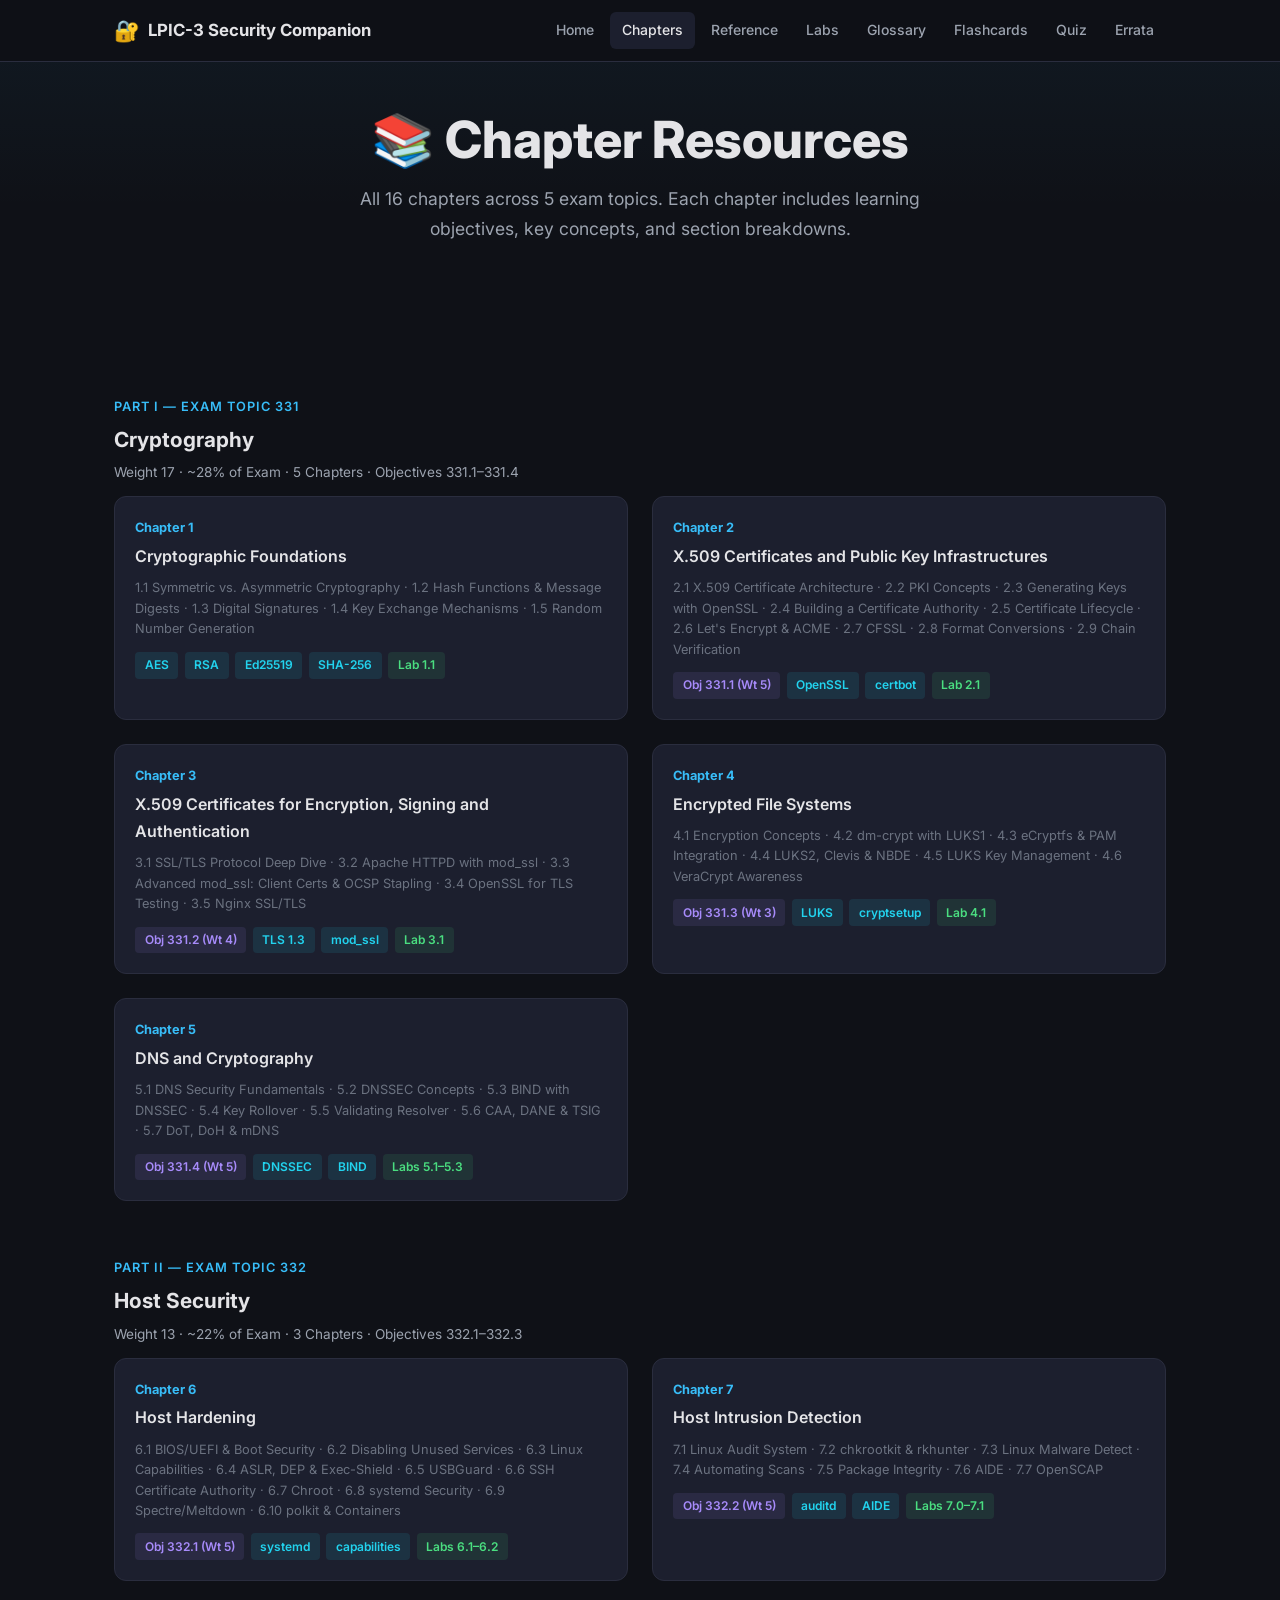
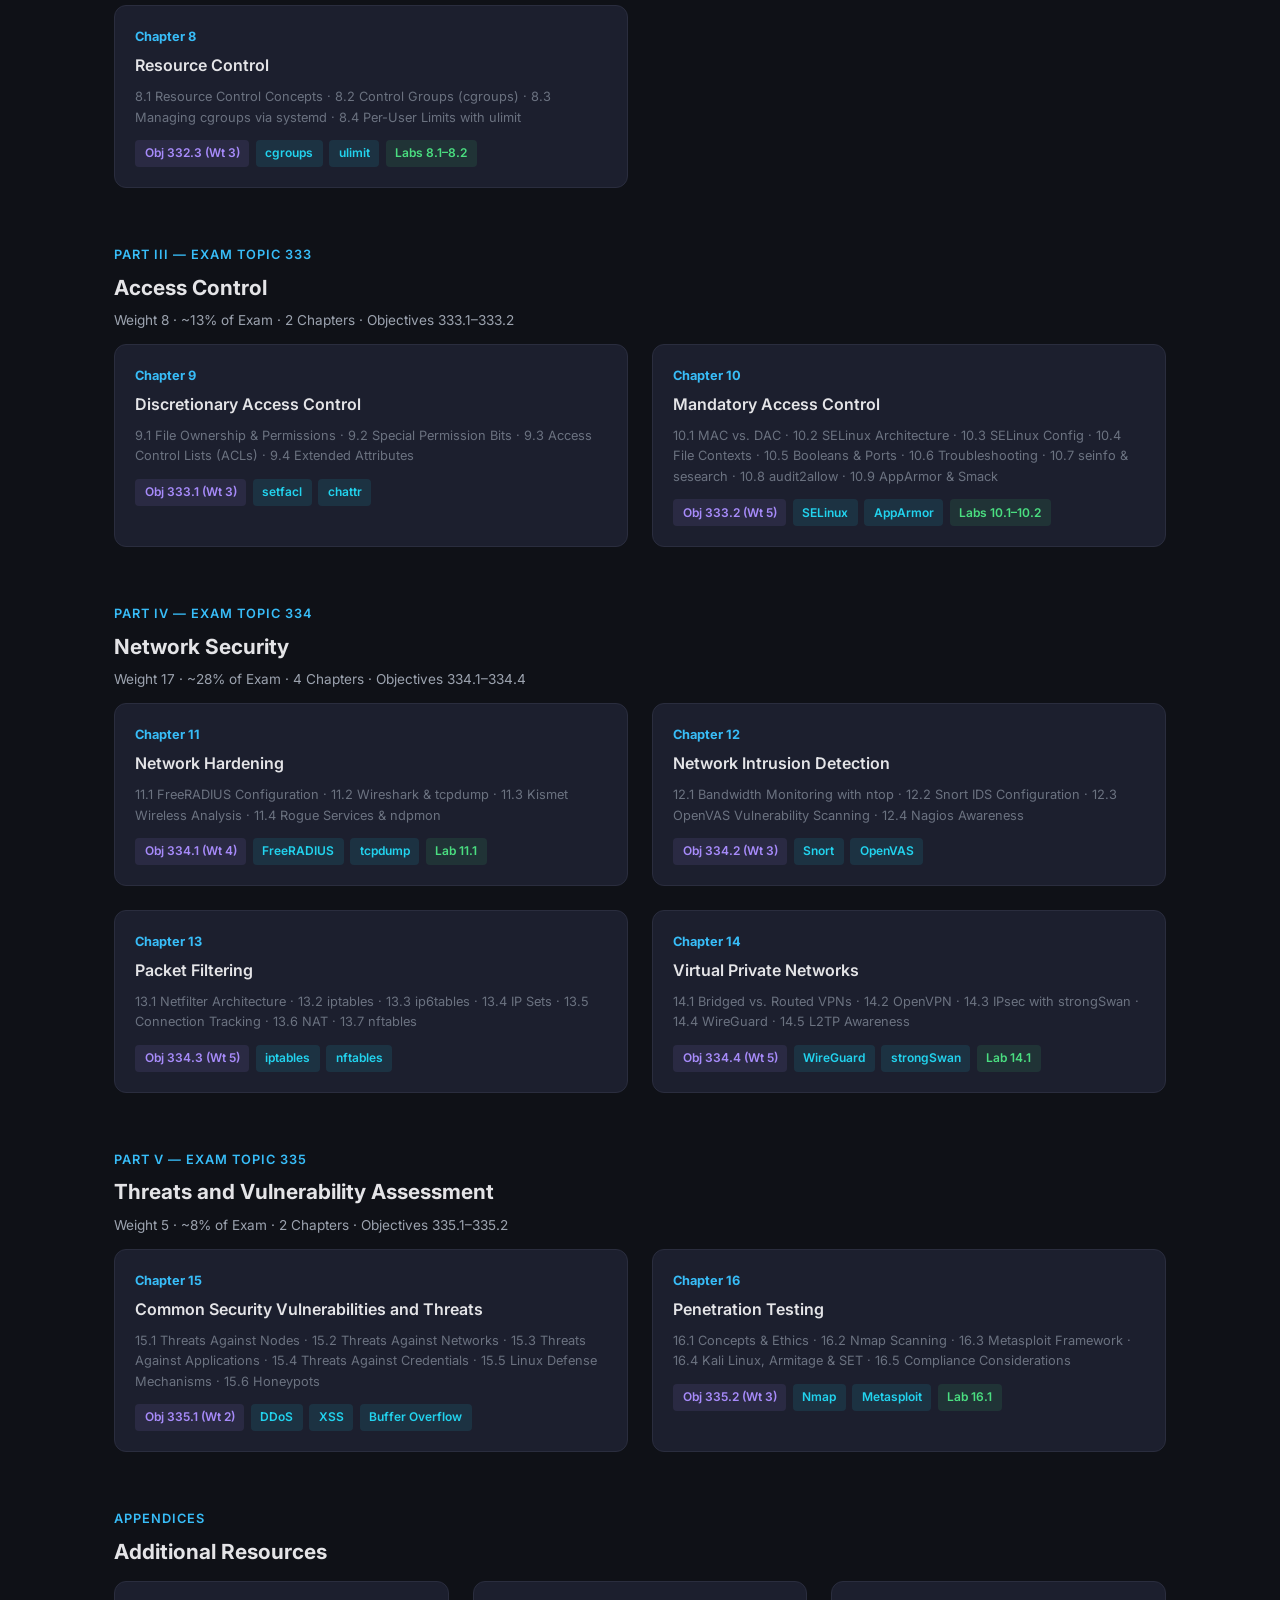
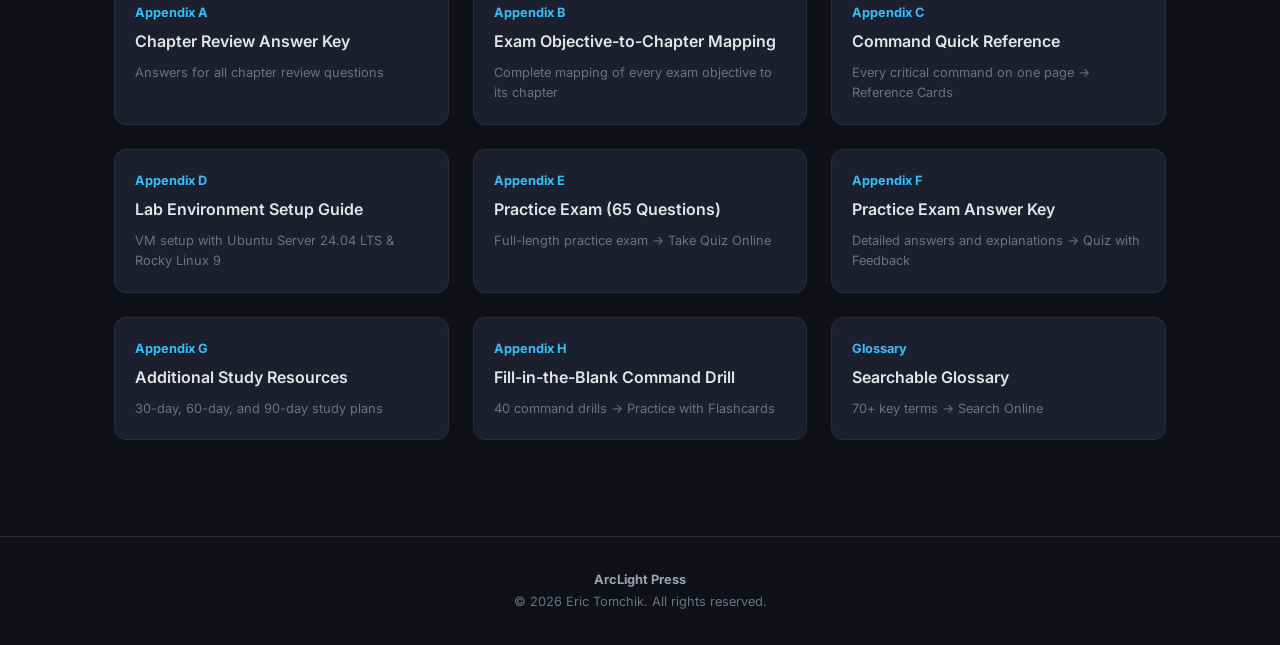
==== chapters/index.html @ 3bc57c3a "Add complete LPIC-3 Security online companion site" ====
<!DOCTYPE html>
<html lang="en">
<head>
  <meta charset="UTF-8">
  <meta name="viewport" content="width=device-width, initial-scale=1.0">
  <title>Chapters — LPIC-3 Security Companion</title>
  <meta name="description" content="All 16 chapters of the LPIC-3 Security 303-300 Study Guide, organized by exam topic.">
  <link rel="preconnect" href="https://fonts.googleapis.com">
  <link rel="preconnect" href="https://fonts.gstatic.com" crossorigin>
  <link href="https://fonts.googleapis.com/css2?family=Inter:wght@400;500;600;700;800&family=JetBrains+Mono:wght@400;500&display=swap" rel="stylesheet">
  <link rel="stylesheet" href="../css/style.css">
</head>
<body>

<nav class="nav">
  <div class="container">
    <a href="../index.html" class="nav-brand"><span class="icon">🔐</span> LPIC-3 Security Companion</a>
    <button class="nav-toggle" aria-label="Toggle navigation">☰</button>
    <div class="nav-links">
      <a href="../index.html">Home</a>
      <a href="index.html" class="active">Chapters</a>
      <a href="../reference/index.html">Reference</a>
      <a href="../labs/index.html">Labs</a>
      <a href="../glossary/index.html">Glossary</a>
      <a href="../flashcards/index.html">Flashcards</a>
      <a href="../quiz/index.html">Quiz</a>
      <a href="../errata/index.html">Errata</a>
    </div>
  </div>
</nav>

<section class="hero" style="padding:3rem 0 2rem">
  <div class="container">
    <h1>📚 Chapter Resources</h1>
    <p class="subtitle">All 16 chapters across 5 exam topics. Each chapter includes learning objectives, key concepts, and section breakdowns.</p>
  </div>
</section>

<section class="section">
  <div class="container">

    <!-- Part I -->
    <div class="part-header">
      <div class="part-label">Part I — Exam Topic 331</div>
      <div class="part-title">Cryptography</div>
      <div class="part-meta">Weight 17 · ~28% of Exam · 5 Chapters · Objectives 331.1–331.4</div>
    </div>
    <div class="grid-2" style="margin-bottom:2rem">
      <div class="chapter-card">
        <div class="chapter-number">Chapter 1</div>
        <div class="chapter-title">Cryptographic Foundations</div>
        <div class="chapter-sections">1.1 Symmetric vs. Asymmetric Cryptography · 1.2 Hash Functions &amp; Message Digests · 1.3 Digital Signatures · 1.4 Key Exchange Mechanisms · 1.5 Random Number Generation</div>
        <div class="chapter-tags">
          <span class="tag tag-cyan">AES</span><span class="tag tag-cyan">RSA</span><span class="tag tag-cyan">Ed25519</span><span class="tag tag-cyan">SHA-256</span><span class="tag tag-green">Lab 1.1</span>
        </div>
      </div>
      <div class="chapter-card">
        <div class="chapter-number">Chapter 2</div>
        <div class="chapter-title">X.509 Certificates and Public Key Infrastructures</div>
        <div class="chapter-sections">2.1 X.509 Certificate Architecture · 2.2 PKI Concepts · 2.3 Generating Keys with OpenSSL · 2.4 Building a Certificate Authority · 2.5 Certificate Lifecycle · 2.6 Let's Encrypt &amp; ACME · 2.7 CFSSL · 2.8 Format Conversions · 2.9 Chain Verification</div>
        <div class="chapter-tags">
          <span class="tag tag-purple">Obj 331.1 (Wt 5)</span><span class="tag tag-cyan">OpenSSL</span><span class="tag tag-cyan">certbot</span><span class="tag tag-green">Lab 2.1</span>
        </div>
      </div>
      <div class="chapter-card">
        <div class="chapter-number">Chapter 3</div>
        <div class="chapter-title">X.509 Certificates for Encryption, Signing and Authentication</div>
        <div class="chapter-sections">3.1 SSL/TLS Protocol Deep Dive · 3.2 Apache HTTPD with mod_ssl · 3.3 Advanced mod_ssl: Client Certs &amp; OCSP Stapling · 3.4 OpenSSL for TLS Testing · 3.5 Nginx SSL/TLS</div>
        <div class="chapter-tags">
          <span class="tag tag-purple">Obj 331.2 (Wt 4)</span><span class="tag tag-cyan">TLS 1.3</span><span class="tag tag-cyan">mod_ssl</span><span class="tag tag-green">Lab 3.1</span>
        </div>
      </div>
      <div class="chapter-card">
        <div class="chapter-number">Chapter 4</div>
        <div class="chapter-title">Encrypted File Systems</div>
        <div class="chapter-sections">4.1 Encryption Concepts · 4.2 dm-crypt with LUKS1 · 4.3 eCryptfs &amp; PAM Integration · 4.4 LUKS2, Clevis &amp; NBDE · 4.5 LUKS Key Management · 4.6 VeraCrypt Awareness</div>
        <div class="chapter-tags">
          <span class="tag tag-purple">Obj 331.3 (Wt 3)</span><span class="tag tag-cyan">LUKS</span><span class="tag tag-cyan">cryptsetup</span><span class="tag tag-green">Lab 4.1</span>
        </div>
      </div>
      <div class="chapter-card">
        <div class="chapter-number">Chapter 5</div>
        <div class="chapter-title">DNS and Cryptography</div>
        <div class="chapter-sections">5.1 DNS Security Fundamentals · 5.2 DNSSEC Concepts · 5.3 BIND with DNSSEC · 5.4 Key Rollover · 5.5 Validating Resolver · 5.6 CAA, DANE &amp; TSIG · 5.7 DoT, DoH &amp; mDNS</div>
        <div class="chapter-tags">
          <span class="tag tag-purple">Obj 331.4 (Wt 5)</span><span class="tag tag-cyan">DNSSEC</span><span class="tag tag-cyan">BIND</span><span class="tag tag-green">Labs 5.1–5.3</span>
        </div>
      </div>
    </div>

    <!-- Part II -->
    <div class="part-header">
      <div class="part-label">Part II — Exam Topic 332</div>
      <div class="part-title">Host Security</div>
      <div class="part-meta">Weight 13 · ~22% of Exam · 3 Chapters · Objectives 332.1–332.3</div>
    </div>
    <div class="grid-2" style="margin-bottom:2rem">
      <div class="chapter-card">
        <div class="chapter-number">Chapter 6</div>
        <div class="chapter-title">Host Hardening</div>
        <div class="chapter-sections">6.1 BIOS/UEFI &amp; Boot Security · 6.2 Disabling Unused Services · 6.3 Linux Capabilities · 6.4 ASLR, DEP &amp; Exec-Shield · 6.5 USBGuard · 6.6 SSH Certificate Authority · 6.7 Chroot · 6.8 systemd Security · 6.9 Spectre/Meltdown · 6.10 polkit &amp; Containers</div>
        <div class="chapter-tags">
          <span class="tag tag-purple">Obj 332.1 (Wt 5)</span><span class="tag tag-cyan">systemd</span><span class="tag tag-cyan">capabilities</span><span class="tag tag-green">Labs 6.1–6.2</span>
        </div>
      </div>
      <div class="chapter-card">
        <div class="chapter-number">Chapter 7</div>
        <div class="chapter-title">Host Intrusion Detection</div>
        <div class="chapter-sections">7.1 Linux Audit System · 7.2 chkrootkit &amp; rkhunter · 7.3 Linux Malware Detect · 7.4 Automating Scans · 7.5 Package Integrity · 7.6 AIDE · 7.7 OpenSCAP</div>
        <div class="chapter-tags">
          <span class="tag tag-purple">Obj 332.2 (Wt 5)</span><span class="tag tag-cyan">auditd</span><span class="tag tag-cyan">AIDE</span><span class="tag tag-green">Labs 7.0–7.1</span>
        </div>
      </div>
      <div class="chapter-card">
        <div class="chapter-number">Chapter 8</div>
        <div class="chapter-title">Resource Control</div>
        <div class="chapter-sections">8.1 Resource Control Concepts · 8.2 Control Groups (cgroups) · 8.3 Managing cgroups via systemd · 8.4 Per-User Limits with ulimit</div>
        <div class="chapter-tags">
          <span class="tag tag-purple">Obj 332.3 (Wt 3)</span><span class="tag tag-cyan">cgroups</span><span class="tag tag-cyan">ulimit</span><span class="tag tag-green">Labs 8.1–8.2</span>
        </div>
      </div>
    </div>

    <!-- Part III -->
    <div class="part-header">
      <div class="part-label">Part III — Exam Topic 333</div>
      <div class="part-title">Access Control</div>
      <div class="part-meta">Weight 8 · ~13% of Exam · 2 Chapters · Objectives 333.1–333.2</div>
    </div>
    <div class="grid-2" style="margin-bottom:2rem">
      <div class="chapter-card">
        <div class="chapter-number">Chapter 9</div>
        <div class="chapter-title">Discretionary Access Control</div>
        <div class="chapter-sections">9.1 File Ownership &amp; Permissions · 9.2 Special Permission Bits · 9.3 Access Control Lists (ACLs) · 9.4 Extended Attributes</div>
        <div class="chapter-tags">
          <span class="tag tag-purple">Obj 333.1 (Wt 3)</span><span class="tag tag-cyan">setfacl</span><span class="tag tag-cyan">chattr</span>
        </div>
      </div>
      <div class="chapter-card">
        <div class="chapter-number">Chapter 10</div>
        <div class="chapter-title">Mandatory Access Control</div>
        <div class="chapter-sections">10.1 MAC vs. DAC · 10.2 SELinux Architecture · 10.3 SELinux Config · 10.4 File Contexts · 10.5 Booleans &amp; Ports · 10.6 Troubleshooting · 10.7 seinfo &amp; sesearch · 10.8 audit2allow · 10.9 AppArmor &amp; Smack</div>
        <div class="chapter-tags">
          <span class="tag tag-purple">Obj 333.2 (Wt 5)</span><span class="tag tag-cyan">SELinux</span><span class="tag tag-cyan">AppArmor</span><span class="tag tag-green">Labs 10.1–10.2</span>
        </div>
      </div>
    </div>

    <!-- Part IV -->
    <div class="part-header">
      <div class="part-label">Part IV — Exam Topic 334</div>
      <div class="part-title">Network Security</div>
      <div class="part-meta">Weight 17 · ~28% of Exam · 4 Chapters · Objectives 334.1–334.4</div>
    </div>
    <div class="grid-2" style="margin-bottom:2rem">
      <div class="chapter-card">
        <div class="chapter-number">Chapter 11</div>
        <div class="chapter-title">Network Hardening</div>
        <div class="chapter-sections">11.1 FreeRADIUS Configuration · 11.2 Wireshark &amp; tcpdump · 11.3 Kismet Wireless Analysis · 11.4 Rogue Services &amp; ndpmon</div>
        <div class="chapter-tags">
          <span class="tag tag-purple">Obj 334.1 (Wt 4)</span><span class="tag tag-cyan">FreeRADIUS</span><span class="tag tag-cyan">tcpdump</span><span class="tag tag-green">Lab 11.1</span>
        </div>
      </div>
      <div class="chapter-card">
        <div class="chapter-number">Chapter 12</div>
        <div class="chapter-title">Network Intrusion Detection</div>
        <div class="chapter-sections">12.1 Bandwidth Monitoring with ntop · 12.2 Snort IDS Configuration · 12.3 OpenVAS Vulnerability Scanning · 12.4 Nagios Awareness</div>
        <div class="chapter-tags">
          <span class="tag tag-purple">Obj 334.2 (Wt 3)</span><span class="tag tag-cyan">Snort</span><span class="tag tag-cyan">OpenVAS</span>
        </div>
      </div>
      <div class="chapter-card">
        <div class="chapter-number">Chapter 13</div>
        <div class="chapter-title">Packet Filtering</div>
        <div class="chapter-sections">13.1 Netfilter Architecture · 13.2 iptables · 13.3 ip6tables · 13.4 IP Sets · 13.5 Connection Tracking · 13.6 NAT · 13.7 nftables</div>
        <div class="chapter-tags">
          <span class="tag tag-purple">Obj 334.3 (Wt 5)</span><span class="tag tag-cyan">iptables</span><span class="tag tag-cyan">nftables</span>
        </div>
      </div>
      <div class="chapter-card">
        <div class="chapter-number">Chapter 14</div>
        <div class="chapter-title">Virtual Private Networks</div>
        <div class="chapter-sections">14.1 Bridged vs. Routed VPNs · 14.2 OpenVPN · 14.3 IPsec with strongSwan · 14.4 WireGuard · 14.5 L2TP Awareness</div>
        <div class="chapter-tags">
          <span class="tag tag-purple">Obj 334.4 (Wt 5)</span><span class="tag tag-cyan">WireGuard</span><span class="tag tag-cyan">strongSwan</span><span class="tag tag-green">Lab 14.1</span>
        </div>
      </div>
    </div>

    <!-- Part V -->
    <div class="part-header">
      <div class="part-label">Part V — Exam Topic 335</div>
      <div class="part-title">Threats and Vulnerability Assessment</div>
      <div class="part-meta">Weight 5 · ~8% of Exam · 2 Chapters · Objectives 335.1–335.2</div>
    </div>
    <div class="grid-2" style="margin-bottom:2rem">
      <div class="chapter-card">
        <div class="chapter-number">Chapter 15</div>
        <div class="chapter-title">Common Security Vulnerabilities and Threats</div>
        <div class="chapter-sections">15.1 Threats Against Nodes · 15.2 Threats Against Networks · 15.3 Threats Against Applications · 15.4 Threats Against Credentials · 15.5 Linux Defense Mechanisms · 15.6 Honeypots</div>
        <div class="chapter-tags">
          <span class="tag tag-purple">Obj 335.1 (Wt 2)</span><span class="tag tag-cyan">DDoS</span><span class="tag tag-cyan">XSS</span><span class="tag tag-cyan">Buffer Overflow</span>
        </div>
      </div>
      <div class="chapter-card">
        <div class="chapter-number">Chapter 16</div>
        <div class="chapter-title">Penetration Testing</div>
        <div class="chapter-sections">16.1 Concepts &amp; Ethics · 16.2 Nmap Scanning · 16.3 Metasploit Framework · 16.4 Kali Linux, Armitage &amp; SET · 16.5 Compliance Considerations</div>
        <div class="chapter-tags">
          <span class="tag tag-purple">Obj 335.2 (Wt 3)</span><span class="tag tag-cyan">Nmap</span><span class="tag tag-cyan">Metasploit</span><span class="tag tag-green">Lab 16.1</span>
        </div>
      </div>
    </div>

    <!-- Appendices -->
    <div class="part-header">
      <div class="part-label">Appendices</div>
      <div class="part-title">Additional Resources</div>
    </div>
    <div class="grid-3" style="margin-bottom:2rem">
      <div class="chapter-card">
        <div class="chapter-number">Appendix A</div>
        <div class="chapter-title">Chapter Review Answer Key</div>
        <div class="chapter-sections">Answers for all chapter review questions</div>
      </div>
      <div class="chapter-card">
        <div class="chapter-number">Appendix B</div>
        <div class="chapter-title">Exam Objective-to-Chapter Mapping</div>
        <div class="chapter-sections">Complete mapping of every exam objective to its chapter</div>
      </div>
      <a href="../reference/index.html" class="chapter-card" style="text-decoration:none">
        <div class="chapter-number">Appendix C</div>
        <div class="chapter-title">Command Quick Reference</div>
        <div class="chapter-sections">Every critical command on one page → Reference Cards</div>
      </a>
      <div class="chapter-card">
        <div class="chapter-number">Appendix D</div>
        <div class="chapter-title">Lab Environment Setup Guide</div>
        <div class="chapter-sections">VM setup with Ubuntu Server 24.04 LTS &amp; Rocky Linux 9</div>
      </div>
      <a href="../quiz/index.html" class="chapter-card" style="text-decoration:none">
        <div class="chapter-number">Appendix E</div>
        <div class="chapter-title">Practice Exam (65 Questions)</div>
        <div class="chapter-sections">Full-length practice exam → Take Quiz Online</div>
      </a>
      <a href="../quiz/index.html" class="chapter-card" style="text-decoration:none">
        <div class="chapter-number">Appendix F</div>
        <div class="chapter-title">Practice Exam Answer Key</div>
        <div class="chapter-sections">Detailed answers and explanations → Quiz with Feedback</div>
      </a>
      <div class="chapter-card">
        <div class="chapter-number">Appendix G</div>
        <div class="chapter-title">Additional Study Resources</div>
        <div class="chapter-sections">30-day, 60-day, and 90-day study plans</div>
      </div>
      <a href="../flashcards/index.html" class="chapter-card" style="text-decoration:none">
        <div class="chapter-number">Appendix H</div>
        <div class="chapter-title">Fill-in-the-Blank Command Drill</div>
        <div class="chapter-sections">40 command drills → Practice with Flashcards</div>
      </a>
      <a href="../glossary/index.html" class="chapter-card" style="text-decoration:none">
        <div class="chapter-number">Glossary</div>
        <div class="chapter-title">Searchable Glossary</div>
        <div class="chapter-sections">70+ key terms → Search Online</div>
      </a>
    </div>

  </div>
</section>

<footer class="footer">
  <div class="container">
    <span class="footer-brand">ArcLight Press</span>
    <p>© 2026 Eric Tomchik. All rights reserved.</p>
  </div>
</footer>

<script src="../js/main.js"></script>
</body>
</html>
---- css/style.css ----
/* ═══════════════════════════════════════════════════
   LPIC-3 Security 303-300 — Online Companion
   Design System & Global Styles
   ═══════════════════════════════════════════════════ */

:root {
  --bg: #0f1117;
  --bg-alt: #161822;
  --bg-card: #1c1f2e;
  --bg-card-hover: #242738;
  --border: #2a2d3e;
  --text: #e4e4e7;
  --text-muted: #9ca3af;
  --text-dim: #6b7280;
  --accent: #38bdf8;
  --accent-hover: #7dd3fc;
  --accent-glow: rgba(56, 189, 248, 0.15);
  --green: #4ade80;
  --green-bg: rgba(74, 222, 128, 0.1);
  --red: #f87171;
  --red-bg: rgba(248, 113, 113, 0.1);
  --orange: #fb923c;
  --orange-bg: rgba(251, 146, 60, 0.08);
  --cyan: #22d3ee;
  --cyan-bg: rgba(34, 211, 238, 0.1);
  --purple: #a78bfa;
  --purple-bg: rgba(167, 139, 250, 0.1);
  --yellow: #facc15;
  --yellow-bg: rgba(250, 204, 21, 0.08);
  --font: 'Inter', -apple-system, BlinkMacSystemFont, 'Segoe UI', sans-serif;
  --mono: 'JetBrains Mono', 'Fira Code', 'Consolas', monospace;
  --radius: 12px;
  --radius-sm: 8px;
  --shadow: 0 4px 24px rgba(0,0,0,0.3);
  --shadow-lg: 0 8px 40px rgba(0,0,0,0.4);
  --transition: 0.2s ease;
}

/* Reset */
*, *::before, *::after { box-sizing: border-box; margin: 0; padding: 0; }
html { scroll-behavior: smooth; }
body {
  font-family: var(--font);
  background: var(--bg);
  color: var(--text);
  line-height: 1.7;
  font-size: 16px;
  -webkit-font-smoothing: antialiased;
}
a { color: var(--accent); text-decoration: none; transition: color var(--transition); }
a:hover { color: var(--accent-hover); }
img { max-width: 100%; display: block; }
code, pre { font-family: var(--mono); }
code { background: rgba(56,189,248,0.08); padding: 2px 6px; border-radius: 4px; font-size: 0.875em; color: var(--accent); }
pre { background: #0d0f16; border: 1px solid var(--border); border-radius: var(--radius-sm); padding: 1.25rem; overflow-x: auto; font-size: 0.85rem; line-height: 1.6; }
pre code { background: none; padding: 0; color: var(--text); }

/* Container */
.container { max-width: 1100px; margin: 0 auto; padding: 0 1.5rem; }
.container-wide { max-width: 1300px; margin: 0 auto; padding: 0 1.5rem; }

/* ─── Navigation ─── */
.nav {
  position: sticky; top: 0; z-index: 100;
  background: rgba(15, 17, 23, 0.92);
  backdrop-filter: blur(12px);
  border-bottom: 1px solid var(--border);
  padding: 0.75rem 0;
}
.nav .container { display: flex; align-items: center; justify-content: space-between; }
.nav-brand { display: flex; align-items: center; gap: 0.5rem; font-weight: 700; font-size: 1.05rem; color: var(--text); }
.nav-brand .icon { font-size: 1.3rem; }
.nav-brand:hover { color: var(--accent); }
.nav-links { display: flex; gap: 0.25rem; }
.nav-links a {
  padding: 0.4rem 0.75rem; border-radius: 6px; font-size: 0.875rem;
  color: var(--text-muted); font-weight: 500; transition: all var(--transition);
}
.nav-links a:hover, .nav-links a.active { color: var(--text); background: var(--bg-card); }
.nav-toggle { display: none; background: none; border: none; color: var(--text); font-size: 1.5rem; cursor: pointer; }

@media (max-width: 768px) {
  .nav-toggle { display: block; }
  .nav-links {
    display: none; flex-direction: column; position: absolute;
    top: 100%; left: 0; right: 0; background: var(--bg-alt);
    border-bottom: 1px solid var(--border); padding: 0.5rem 1rem;
  }
  .nav-links.open { display: flex; }
  .nav-links a { padding: 0.6rem 0.75rem; }
}

/* ─── Hero Section ─── */
.hero {
  padding: 5rem 0 4rem;
  text-align: center;
  background: linear-gradient(180deg, rgba(56,189,248,0.04) 0%, transparent 60%);
}
.hero h1 { font-size: clamp(2rem, 5vw, 3.2rem); font-weight: 800; line-height: 1.15; margin-bottom: 1rem; }
.hero .subtitle { font-size: 1.1rem; color: var(--text-muted); max-width: 650px; margin: 0 auto 2rem; }
.badge {
  display: inline-block; padding: 0.3rem 0.9rem; border-radius: 20px;
  font-size: 0.8rem; font-weight: 600; letter-spacing: 0.5px;
  background: var(--accent-glow); color: var(--accent); border: 1px solid rgba(56,189,248,0.2);
  margin-bottom: 1.25rem;
}

/* ─── Buttons ─── */
.cta-group { display: flex; gap: 1rem; justify-content: center; flex-wrap: wrap; }
.btn {
  display: inline-flex; align-items: center; gap: 0.5rem;
  padding: 0.7rem 1.5rem; border-radius: var(--radius-sm);
  font-weight: 600; font-size: 0.95rem; transition: all var(--transition);
  border: none; cursor: pointer;
}
.btn-primary { background: var(--accent); color: #0f1117; }
.btn-primary:hover { background: var(--accent-hover); color: #0f1117; transform: translateY(-1px); box-shadow: 0 4px 16px rgba(56,189,248,0.3); }
.btn-outline { background: transparent; color: var(--text); border: 1px solid var(--border); }
.btn-outline:hover { border-color: var(--accent); color: var(--accent); }

/* ─── Sections ─── */
.section { padding: 4rem 0; }
.section-alt { background: var(--bg-alt); }
.section-header { text-align: center; margin-bottom: 3rem; }
.section-header h2 { font-size: 1.8rem; font-weight: 700; margin-bottom: 0.75rem; }
.section-header p { color: var(--text-muted); max-width: 600px; margin: 0 auto; }

/* ─── Cards ─── */
.card {
  background: var(--bg-card); border: 1px solid var(--border);
  border-radius: var(--radius); padding: 1.5rem;
  transition: all var(--transition);
}
.card:hover { border-color: rgba(56,189,248,0.3); background: var(--bg-card-hover); transform: translateY(-2px); box-shadow: var(--shadow); }
.card-icon { font-size: 2rem; margin-bottom: 0.75rem; }
.card h3 { font-size: 1.1rem; font-weight: 600; margin-bottom: 0.5rem; }
.card p { font-size: 0.9rem; color: var(--text-muted); }

/* ─── Grids ─── */
.grid-2 { display: grid; grid-template-columns: repeat(2, 1fr); gap: 1.5rem; }
.grid-3 { display: grid; grid-template-columns: repeat(3, 1fr); gap: 1.5rem; }
.grid-4 { display: grid; grid-template-columns: repeat(4, 1fr); gap: 1rem; }

@media (max-width: 900px) { .grid-3 { grid-template-columns: repeat(2, 1fr); } .grid-4 { grid-template-columns: repeat(2, 1fr); } }
@media (max-width: 600px) { .grid-2, .grid-3, .grid-4 { grid-template-columns: 1fr; } }

/* ─── Tags ─── */
.tag {
  display: inline-block; padding: 0.2rem 0.6rem; border-radius: 4px;
  font-size: 0.75rem; font-weight: 600;
}
.tag-cyan { background: var(--cyan-bg); color: var(--cyan); }
.tag-green { background: var(--green-bg); color: var(--green); }
.tag-orange { background: var(--orange-bg); color: var(--orange); }
.tag-purple { background: var(--purple-bg); color: var(--purple); }
.tag-red { background: var(--red-bg); color: var(--red); }
.tag-yellow { background: var(--yellow-bg); color: var(--yellow); }

/* ─── Domain Bars ─── */
.domain-bar { margin-bottom: 1rem; }
.domain-label { display: flex; justify-content: space-between; margin-bottom: 0.35rem; font-size: 0.85rem; }
.domain-name { color: var(--text); font-weight: 500; }
.domain-chapter { color: var(--text-dim); font-size: 0.8rem; }
.domain-weight { color: var(--accent); font-weight: 600; font-size: 0.8rem; }
.bar { height: 6px; background: var(--bg); border-radius: 3px; overflow: hidden; }
.bar-fill { height: 100%; border-radius: 3px; background: linear-gradient(90deg, var(--accent), var(--cyan)); transition: width 1s ease; }

/* ─── Tables ─── */
.ref-table { width: 100%; border-collapse: collapse; margin: 1rem 0; }
.ref-table th, .ref-table td { padding: 0.6rem 1rem; text-align: left; border-bottom: 1px solid var(--border); font-size: 0.875rem; }
.ref-table th { color: var(--accent); font-weight: 600; font-size: 0.8rem; text-transform: uppercase; letter-spacing: 0.5px; }
.ref-table td code { font-size: 0.82rem; }
.ref-table tr:hover td { background: rgba(56,189,248,0.03); }

/* ─── Glossary ─── */
.glossary-search {
  width: 100%; padding: 0.75rem 1rem; border-radius: var(--radius-sm);
  border: 1px solid var(--border); background: var(--bg-card); color: var(--text);
  font-size: 1rem; font-family: var(--font); margin-bottom: 2rem;
  transition: border-color var(--transition);
}
.glossary-search:focus { outline: none; border-color: var(--accent); }
.glossary-search::placeholder { color: var(--text-dim); }

.glossary-item { padding: 1rem 0; border-bottom: 1px solid var(--border); }
.glossary-item:last-child { border-bottom: none; }
.glossary-term { font-weight: 700; color: var(--accent); font-size: 1rem; margin-bottom: 0.25rem; }
.glossary-def { color: var(--text-muted); font-size: 0.9rem; line-height: 1.6; }
.glossary-chapter { font-size: 0.75rem; color: var(--text-dim); margin-top: 0.25rem; }
.glossary-count { text-align: center; color: var(--text-dim); font-size: 0.85rem; margin-bottom: 1rem; }

/* ─── Flashcards ─── */
.flashcard-container { max-width: 700px; margin: 0 auto; text-align: center; }
.flashcard {
  perspective: 1000px; width: 100%; min-height: 300px; cursor: pointer;
  margin-bottom: 1.5rem; position: relative;
}
.flashcard-inner {
  position: relative; width: 100%; min-height: 300px;
  transition: transform 0.6s; transform-style: preserve-3d;
}
.flashcard.flipped .flashcard-inner { transform: rotateY(180deg); }
.flashcard-front, .flashcard-back {
  position: absolute; top: 0; left: 0; width: 100%; min-height: 300px;
  backface-visibility: hidden; border-radius: var(--radius);
  display: flex; flex-direction: column; align-items: center; justify-content: center;
  padding: 2rem;
}
.flashcard-front {
  background: var(--bg-card); border: 1px solid var(--border);
}
.flashcard-back {
  background: var(--bg-card); border: 1px solid var(--accent);
  transform: rotateY(180deg);
}
.flashcard-front h3 { font-size: 1.4rem; color: var(--accent); }
.flashcard-back p { font-size: 1rem; color: var(--text-muted); line-height: 1.7; }
.flashcard-hint { font-size: 0.8rem; color: var(--text-dim); margin-top: 1rem; }
.flashcard-controls { display: flex; gap: 0.75rem; justify-content: center; align-items: center; flex-wrap: wrap; }
.flashcard-controls .btn { padding: 0.5rem 1.25rem; font-size: 0.85rem; }
.flashcard-progress { color: var(--text-dim); font-size: 0.9rem; font-weight: 500; }
.flashcard-category-select {
  padding: 0.5rem 1rem; border-radius: var(--radius-sm);
  border: 1px solid var(--border); background: var(--bg-card); color: var(--text);
  font-family: var(--font); font-size: 0.85rem; cursor: pointer;
}

/* ─── Quiz ─── */
.quiz-container { max-width: 800px; margin: 0 auto; }
.quiz-header { display: flex; justify-content: space-between; align-items: center; margin-bottom: 2rem; flex-wrap: wrap; gap: 1rem; }
.quiz-score { font-size: 0.9rem; color: var(--text-muted); }
.quiz-progress-bar { width: 100%; height: 4px; background: var(--bg); border-radius: 2px; margin-bottom: 2rem; }
.quiz-progress-fill { height: 100%; border-radius: 2px; background: var(--accent); transition: width 0.3s ease; }
.quiz-question { margin-bottom: 2rem; }
.quiz-question h3 { font-size: 1.1rem; margin-bottom: 1.25rem; line-height: 1.6; }
.quiz-question .q-number { color: var(--accent); font-weight: 700; }

.quiz-option {
  display: block; width: 100%; text-align: left;
  padding: 0.85rem 1.25rem; margin-bottom: 0.6rem;
  border-radius: var(--radius-sm); border: 1px solid var(--border);
  background: var(--bg-card); color: var(--text);
  font-size: 0.9rem; cursor: pointer; transition: all var(--transition);
  font-family: var(--font);
}
.quiz-option:hover:not(.disabled) { border-color: var(--accent); background: var(--bg-card-hover); }
.quiz-option.correct { border-color: var(--green); background: var(--green-bg); color: var(--green); }
.quiz-option.incorrect { border-color: var(--red); background: var(--red-bg); color: var(--red); }
.quiz-option.disabled { cursor: default; opacity: 0.7; }
.quiz-option.show-correct { border-color: var(--green); opacity: 1; }

.quiz-explanation {
  margin-top: 1rem; padding: 1rem 1.25rem; border-radius: var(--radius-sm);
  background: rgba(56,189,248,0.05); border-left: 3px solid var(--accent);
  font-size: 0.875rem; color: var(--text-muted); line-height: 1.6;
}

.quiz-fill-input {
  width: 100%; max-width: 400px; padding: 0.7rem 1rem;
  border-radius: var(--radius-sm); border: 1px solid var(--border);
  background: var(--bg-card); color: var(--text); font-family: var(--mono);
  font-size: 0.95rem; margin-bottom: 0.75rem;
}
.quiz-fill-input:focus { outline: none; border-color: var(--accent); }
.quiz-fill-input.correct { border-color: var(--green); }
.quiz-fill-input.incorrect { border-color: var(--red); }

.quiz-results {
  text-align: center; padding: 3rem 1.5rem;
  background: var(--bg-card); border-radius: var(--radius); border: 1px solid var(--border);
}
.quiz-results h2 { font-size: 1.8rem; margin-bottom: 0.5rem; }
.quiz-results .score-big { font-size: 3.5rem; font-weight: 800; color: var(--accent); margin: 1rem 0; }
.quiz-results .score-big.pass { color: var(--green); }
.quiz-results .score-big.fail { color: var(--red); }

/* ─── Interactive Terminal ─── */
.terminal {
  background: #0a0c10; border: 1px solid var(--border); border-radius: var(--radius);
  overflow: hidden; margin: 1.5rem 0;
}
.terminal-header {
  background: #1a1d2e; padding: 0.5rem 1rem; display: flex; align-items: center; gap: 0.5rem;
  border-bottom: 1px solid var(--border);
}
.terminal-dot { width: 10px; height: 10px; border-radius: 50%; }
.terminal-dot.red { background: #ff5f57; }
.terminal-dot.yellow { background: #ffbd2e; }
.terminal-dot.green { background: #28c840; }
.terminal-title { font-size: 0.75rem; color: var(--text-dim); margin-left: 0.5rem; font-family: var(--mono); }
.terminal-body {
  padding: 1rem 1.25rem; font-family: var(--mono); font-size: 0.82rem;
  line-height: 1.7; min-height: 200px; max-height: 500px; overflow-y: auto;
  color: #c9d1d9;
}
.terminal-body .prompt { color: var(--green); }
.terminal-body .command { color: #e4e4e7; }
.terminal-body .output { color: #8b949e; }
.terminal-body .comment { color: #6e7681; font-style: italic; }
.terminal-body .highlight { color: var(--accent); }
.terminal-body .error { color: var(--red); }
.terminal-body .success { color: var(--green); }
.terminal-input-line { display: flex; align-items: center; margin-top: 0.25rem; }
.terminal-input {
  background: none; border: none; color: #e4e4e7; font-family: var(--mono);
  font-size: 0.82rem; outline: none; flex: 1; caret-color: var(--green);
}

/* Lab cards */
.lab-card {
  background: var(--bg-card); border: 1px solid var(--border); border-radius: var(--radius);
  padding: 1.5rem; margin-bottom: 1.5rem; transition: all var(--transition);
}
.lab-card:hover { border-color: rgba(56,189,248,0.3); }
.lab-card h3 { font-size: 1.05rem; margin-bottom: 0.5rem; }
.lab-card .lab-meta { display: flex; gap: 0.75rem; margin-bottom: 0.75rem; flex-wrap: wrap; }
.lab-objective { font-size: 0.875rem; color: var(--text-muted); line-height: 1.6; margin-bottom: 1rem; }
.lab-toggle {
  background: var(--accent); color: #0f1117; border: none;
  padding: 0.5rem 1.25rem; border-radius: var(--radius-sm);
  font-weight: 600; font-size: 0.85rem; cursor: pointer;
  transition: all var(--transition);
}
.lab-toggle:hover { background: var(--accent-hover); }
.lab-content { display: none; margin-top: 1.25rem; }
.lab-content.open { display: block; }

/* ─── Chapter Page ─── */
.part-header {
  padding: 1.5rem 0 0.75rem; margin-top: 2rem;
}
.part-header:first-child { margin-top: 0; }
.part-label { font-size: 0.8rem; font-weight: 600; color: var(--accent); text-transform: uppercase; letter-spacing: 1px; margin-bottom: 0.25rem; }
.part-title { font-size: 1.3rem; font-weight: 700; }
.part-meta { font-size: 0.85rem; color: var(--text-muted); margin-top: 0.25rem; }

.chapter-card {
  display: block; text-decoration: none; color: var(--text);
  background: var(--bg-card); border: 1px solid var(--border);
  border-radius: var(--radius); padding: 1.25rem;
  transition: all var(--transition);
}
.chapter-card:hover { border-color: rgba(56,189,248,0.3); background: var(--bg-card-hover); transform: translateY(-2px); color: var(--text); }
.chapter-number { font-size: 0.8rem; color: var(--accent); font-weight: 700; margin-bottom: 0.25rem; }
.chapter-title { font-size: 1rem; font-weight: 600; margin-bottom: 0.5rem; }
.chapter-sections { font-size: 0.8rem; color: var(--text-dim); line-height: 1.6; }
.chapter-tags { margin-top: 0.75rem; display: flex; gap: 0.4rem; flex-wrap: wrap; }

/* ─── Reference Cards ─── */
.ref-card {
  background: var(--bg-card); border: 1px solid var(--border);
  border-radius: var(--radius); padding: 1.5rem; margin-bottom: 1.5rem;
}
.ref-card h3 { font-size: 1.1rem; font-weight: 700; margin-bottom: 1rem; color: var(--accent); }

/* ─── Footer ─── */
.footer {
  padding: 2rem 0; border-top: 1px solid var(--border);
  text-align: center; font-size: 0.8rem; color: var(--text-dim);
}
.footer-brand { font-weight: 700; color: var(--text-muted); }

/* ─── Errata ─── */
.errata-empty {
  text-align: center; padding: 4rem 1.5rem;
  color: var(--text-muted);
}
.errata-empty .icon { font-size: 3rem; margin-bottom: 1rem; }

/* ─── Animations ─── */
.fade-in { opacity: 0; transform: translateY(20px); transition: opacity 0.5s ease, transform 0.5s ease; }
.fade-in.visible { opacity: 1; transform: translateY(0); }

/* ─── Utilities ─── */
.text-center { text-align: center; }
.text-muted { color: var(--text-muted); }
.mt-1 { margin-top: 0.5rem; }
.mt-2 { margin-top: 1rem; }
.mt-3 { margin-top: 1.5rem; }
.mt-4 { margin-top: 2rem; }
.mb-2 { margin-bottom: 1rem; }
.mb-3 { margin-bottom: 1.5rem; }

/* Print */
@media print {
  .nav, .footer, .btn, .terminal-input-line { display: none; }
  body { background: #fff; color: #000; }
  .card, .ref-card, .lab-card { border: 1px solid #ccc; }
}
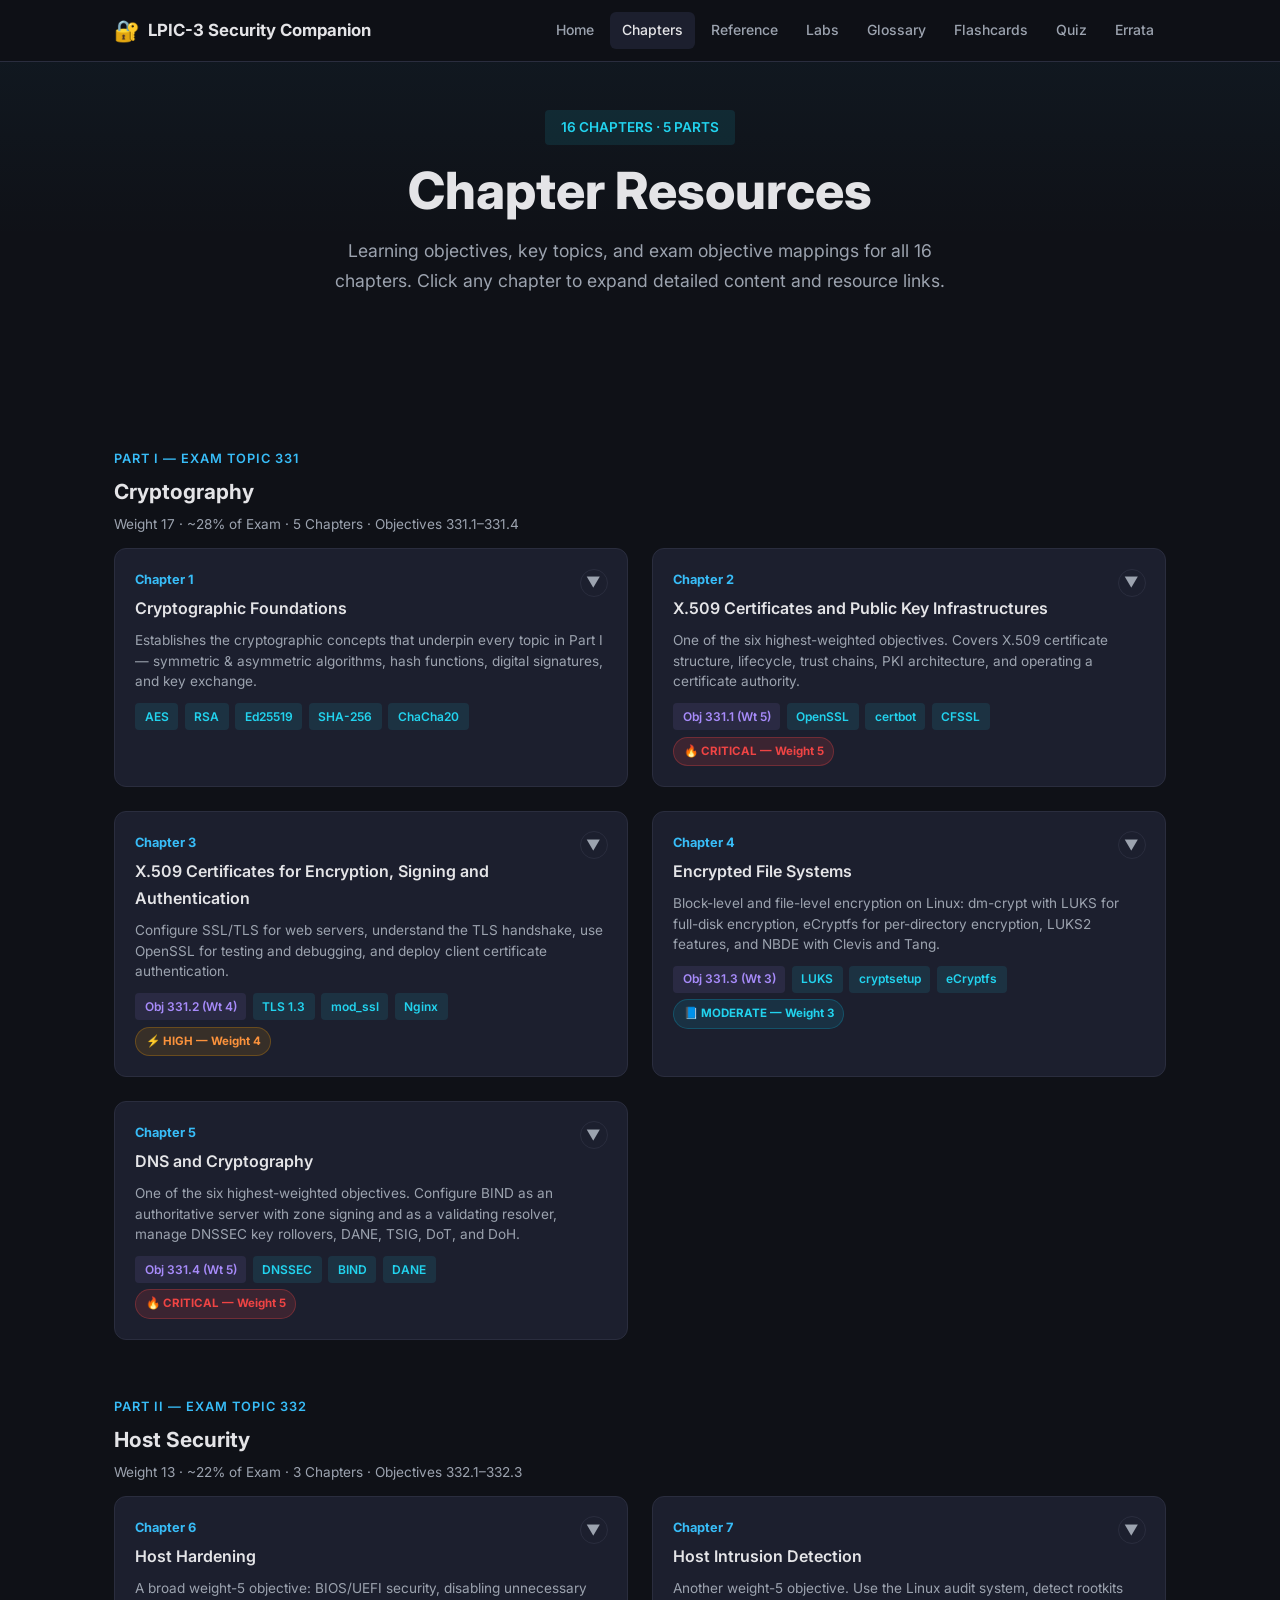
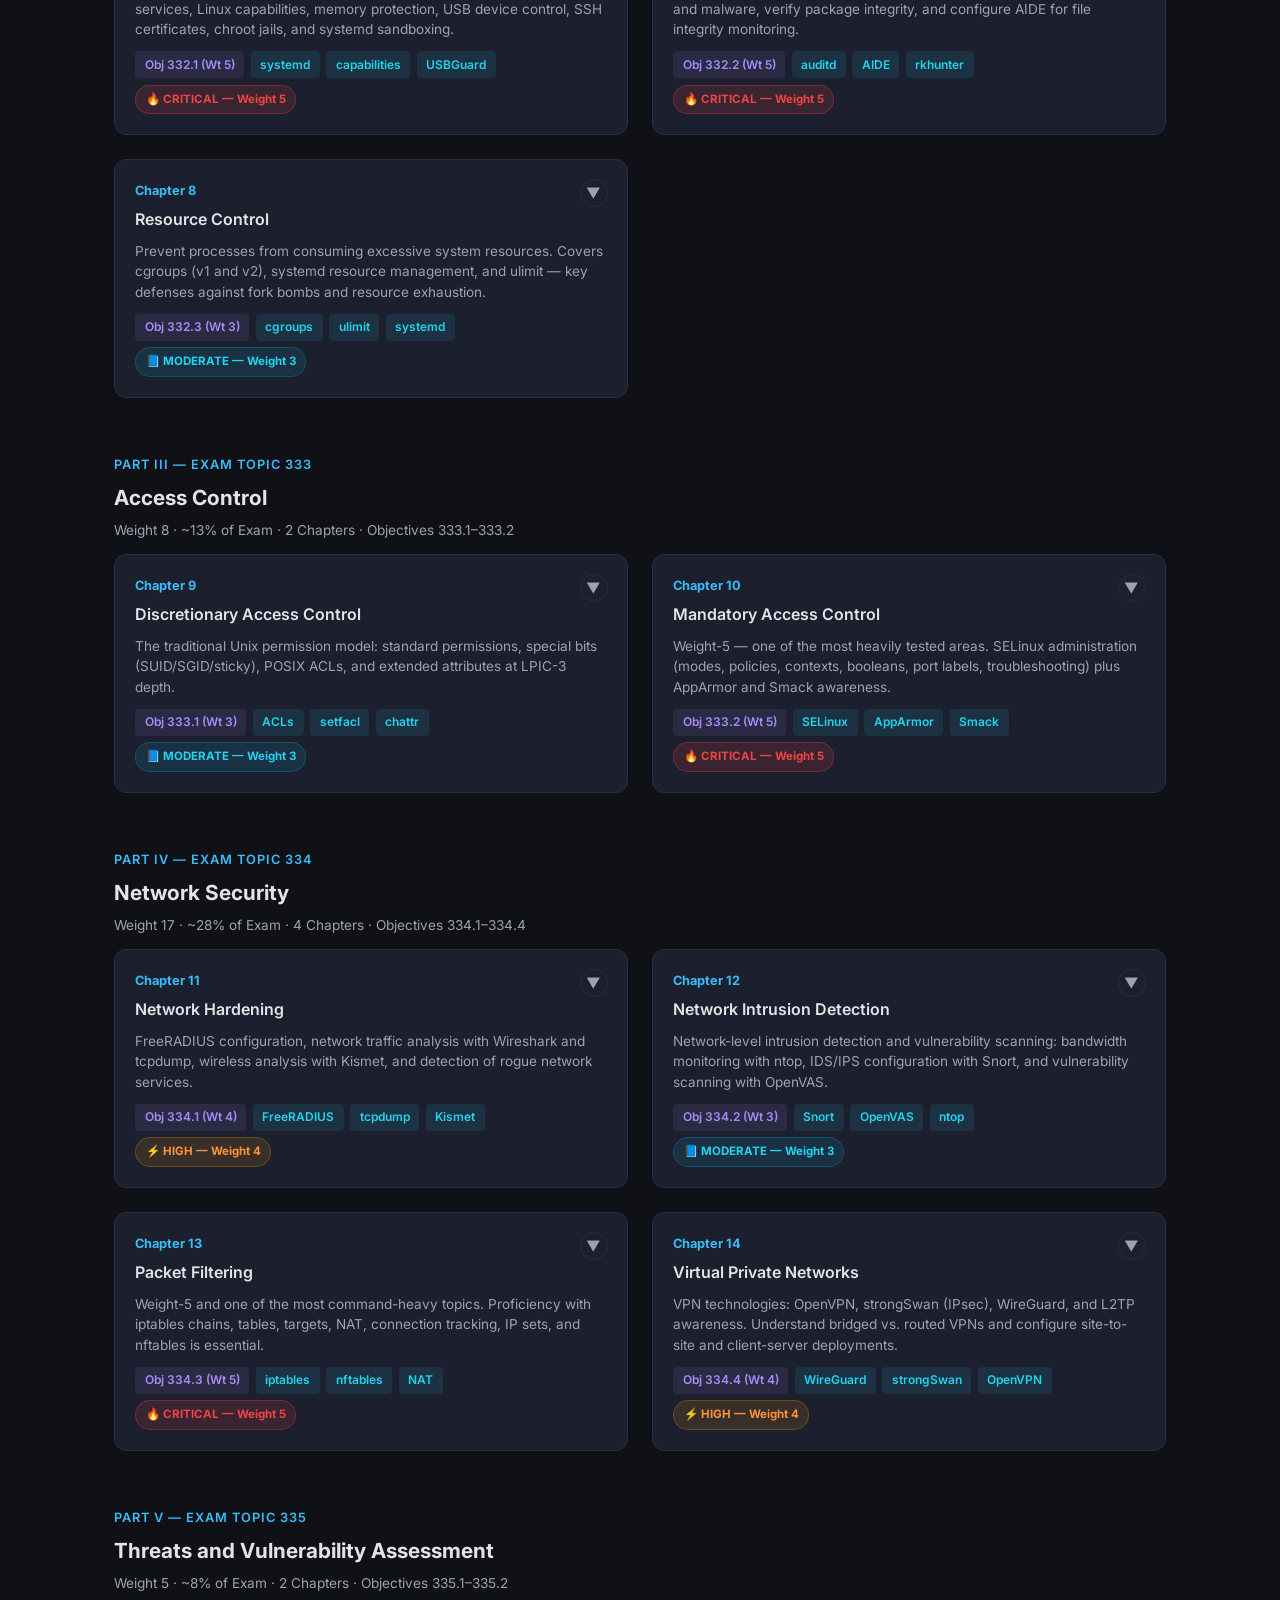
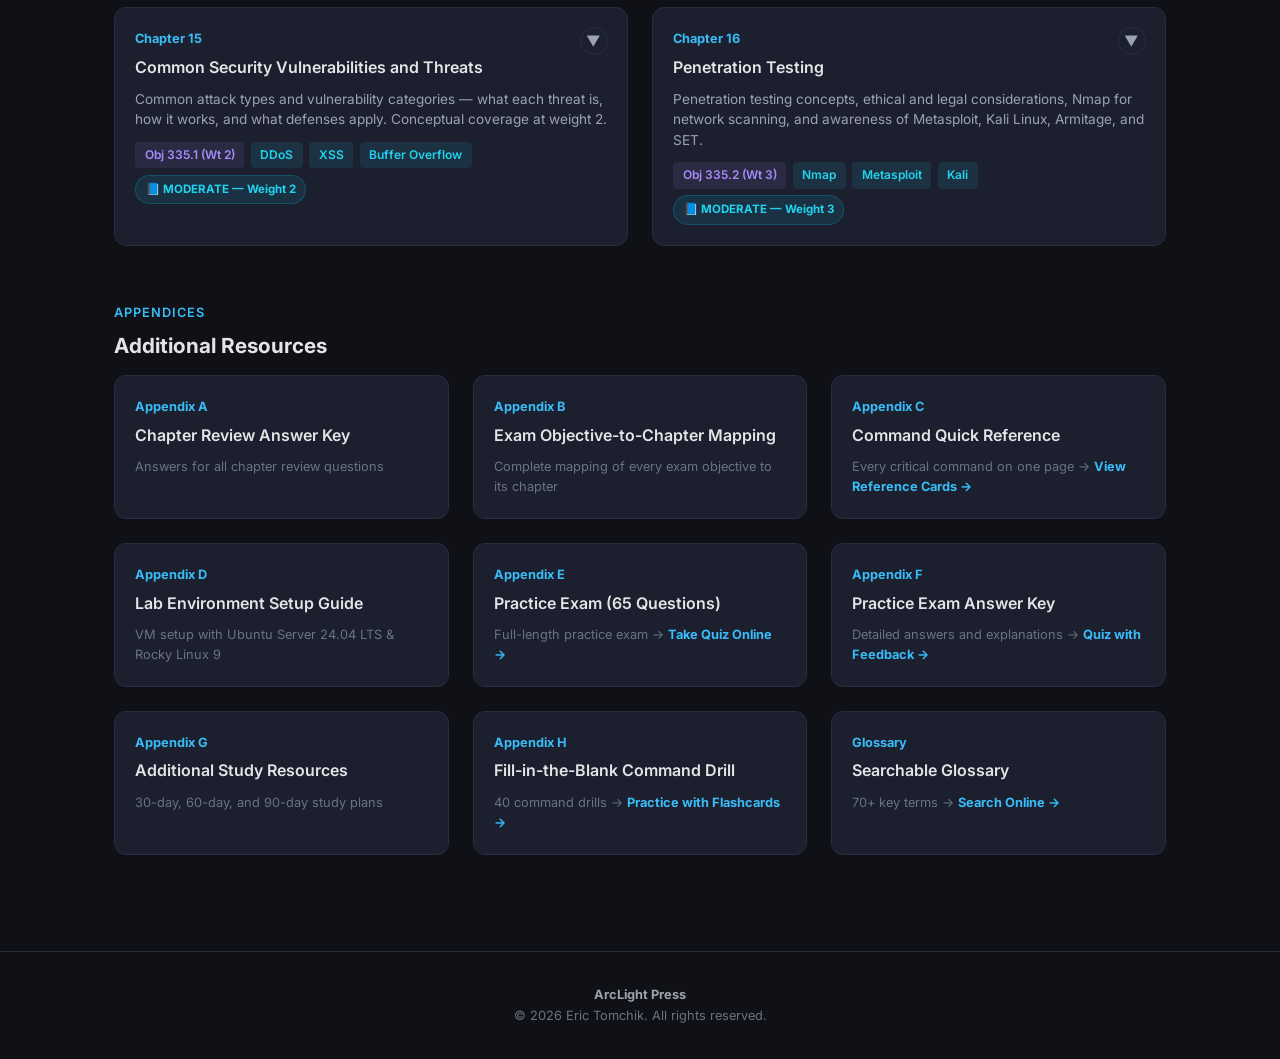
==== commit d5f74f49: "Make chapter cards clickable/expandable with detailed info and resource links - Each chapter card ex" ====
--- a/chapters/index.html
+++ b/chapters/index.html
@@ -9,6 +9,179 @@
   <link rel="preconnect" href="https://fonts.gstatic.com" crossorigin>
   <link href="https://fonts.googleapis.com/css2?family=Inter:wght@400;500;600;700;800&family=JetBrains+Mono:wght@400;500&display=swap" rel="stylesheet">
   <link rel="stylesheet" href="../css/style.css">
+  <style>
+    /* Chapter card expandable styles */
+    .chapter-card {
+      cursor: pointer;
+      transition: all .3s ease;
+      position: relative;
+    }
+    .chapter-card:hover {
+      border-color: var(--accent);
+      transform: translateY(-2px);
+      box-shadow: 0 8px 24px rgba(0,210,255,.12);
+    }
+    .chapter-card.expanded {
+      border-color: var(--accent);
+      box-shadow: 0 8px 24px rgba(0,210,255,.15);
+    }
+    .chapter-toggle {
+      position: absolute;
+      top: 1.2rem;
+      right: 1.2rem;
+      width: 28px;
+      height: 28px;
+      border-radius: 50%;
+      background: var(--surface-2);
+      border: 1px solid var(--border);
+      color: var(--text-muted);
+      font-size: .9rem;
+      display: flex;
+      align-items: center;
+      justify-content: center;
+      transition: all .3s ease;
+      pointer-events: none;
+    }
+    .chapter-card.expanded .chapter-toggle {
+      background: var(--accent);
+      color: var(--bg);
+      border-color: var(--accent);
+      transform: rotate(180deg);
+    }
+    .chapter-detail {
+      max-height: 0;
+      overflow: hidden;
+      transition: max-height .4s ease, opacity .3s ease, margin .3s ease;
+      opacity: 0;
+      margin-top: 0;
+    }
+    .chapter-card.expanded .chapter-detail {
+      max-height: 800px;
+      opacity: 1;
+      margin-top: 1rem;
+    }
+    .detail-section {
+      padding: .75rem 0;
+      border-top: 1px solid var(--border);
+    }
+    .detail-section:first-child {
+      border-top: none;
+      padding-top: 0;
+    }
+    .detail-label {
+      font-size: .7rem;
+      font-weight: 700;
+      text-transform: uppercase;
+      letter-spacing: .08em;
+      color: var(--accent);
+      margin-bottom: .4rem;
+    }
+    .detail-text {
+      font-size: .85rem;
+      color: var(--text-muted);
+      line-height: 1.6;
+    }
+    .detail-sections-list {
+      list-style: none;
+      padding: 0;
+      margin: 0;
+    }
+    .detail-sections-list li {
+      font-size: .82rem;
+      color: var(--text-muted);
+      padding: .2rem 0;
+      padding-left: 1.2rem;
+      position: relative;
+    }
+    .detail-sections-list li::before {
+      content: '›';
+      position: absolute;
+      left: 0;
+      color: var(--accent);
+      font-weight: 700;
+    }
+    .detail-commands {
+      display: flex;
+      flex-wrap: wrap;
+      gap: .35rem;
+    }
+    .detail-commands code {
+      font-family: 'JetBrains Mono', monospace;
+      font-size: .75rem;
+      background: var(--surface-2);
+      border: 1px solid var(--border);
+      padding: .15rem .45rem;
+      border-radius: 4px;
+      color: var(--text);
+    }
+    .detail-resources {
+      display: flex;
+      flex-wrap: wrap;
+      gap: .5rem;
+      margin-top: .25rem;
+    }
+    .resource-link {
+      display: inline-flex;
+      align-items: center;
+      gap: .35rem;
+      font-size: .8rem;
+      font-weight: 600;
+      color: var(--accent);
+      text-decoration: none;
+      padding: .35rem .7rem;
+      border-radius: 6px;
+      background: rgba(0,210,255,.08);
+      border: 1px solid rgba(0,210,255,.2);
+      transition: all .2s ease;
+    }
+    .resource-link:hover {
+      background: rgba(0,210,255,.18);
+      border-color: var(--accent);
+      transform: translateY(-1px);
+    }
+    .resource-link.lab { color: var(--green); background: rgba(0,255,136,.08); border-color: rgba(0,255,136,.2); }
+    .resource-link.lab:hover { background: rgba(0,255,136,.18); border-color: var(--green); }
+    .resource-link.ref { color: var(--purple); background: rgba(168,85,247,.08); border-color: rgba(168,85,247,.2); }
+    .resource-link.ref:hover { background: rgba(168,85,247,.18); border-color: var(--purple); }
+    .resource-link.flash { color: var(--orange); background: rgba(255,165,0,.08); border-color: rgba(255,165,0,.2); }
+    .resource-link.flash:hover { background: rgba(255,165,0,.18); border-color: var(--orange); }
+    .resource-link.quiz-link { color: var(--cyan); background: rgba(0,210,255,.08); border-color: rgba(0,210,255,.2); }
+    .resource-link.quiz-link:hover { background: rgba(0,210,255,.18); border-color: var(--cyan); }
+    .resource-link.gloss { color: #f472b6; background: rgba(244,114,182,.08); border-color: rgba(244,114,182,.2); }
+    .resource-link.gloss:hover { background: rgba(244,114,182,.18); border-color: #f472b6; }
+
+    .weight-badge {
+      display: inline-flex;
+      align-items: center;
+      gap: .3rem;
+      font-size: .72rem;
+      font-weight: 700;
+      padding: .25rem .6rem;
+      border-radius: 20px;
+      margin-top: .4rem;
+    }
+    .weight-badge.critical {
+      background: rgba(239,68,68,.15);
+      color: #ef4444;
+      border: 1px solid rgba(239,68,68,.3);
+    }
+    .weight-badge.high {
+      background: rgba(255,165,0,.12);
+      color: var(--orange);
+      border: 1px solid rgba(255,165,0,.25);
+    }
+    .weight-badge.moderate {
+      background: rgba(0,210,255,.1);
+      color: var(--cyan);
+      border: 1px solid rgba(0,210,255,.2);
+    }
+    .chapter-summary {
+      font-size: .85rem;
+      color: var(--text-muted);
+      line-height: 1.5;
+      margin-top: .5rem;
+    }
+  </style>
 </head>
 <body>
 
@@ -31,199 +204,702 @@
 
 <section class="hero" style="padding:3rem 0 2rem">
   <div class="container">
-    <h1>📚 Chapter Resources</h1>
-    <p class="subtitle">All 16 chapters across 5 exam topics. Each chapter includes learning objectives, key concepts, and section breakdowns.</p>
+    <div style="margin-bottom:1rem"><span class="tag tag-cyan" style="font-size:.85rem;padding:.4rem 1rem">16 CHAPTERS · 5 PARTS</span></div>
+    <h1>Chapter Resources</h1>
+    <p class="subtitle">Learning objectives, key topics, and exam objective mappings for all 16 chapters. Click any chapter to expand detailed content and resource links.</p>
   </div>
 </section>
 
 <section class="section">
   <div class="container">
 
-    <!-- Part I -->
+    <!-- ═══════════════════════════════════════════════════ -->
+    <!-- Part I — Cryptography -->
+    <!-- ═══════════════════════════════════════════════════ -->
     <div class="part-header">
       <div class="part-label">Part I — Exam Topic 331</div>
       <div class="part-title">Cryptography</div>
       <div class="part-meta">Weight 17 · ~28% of Exam · 5 Chapters · Objectives 331.1–331.4</div>
     </div>
     <div class="grid-2" style="margin-bottom:2rem">
-      <div class="chapter-card">
+
+      <!-- Chapter 1 -->
+      <div class="chapter-card" onclick="toggleChapter(this)">
+        <div class="chapter-toggle">▼</div>
         <div class="chapter-number">Chapter 1</div>
         <div class="chapter-title">Cryptographic Foundations</div>
-        <div class="chapter-sections">1.1 Symmetric vs. Asymmetric Cryptography · 1.2 Hash Functions &amp; Message Digests · 1.3 Digital Signatures · 1.4 Key Exchange Mechanisms · 1.5 Random Number Generation</div>
-        <div class="chapter-tags">
-          <span class="tag tag-cyan">AES</span><span class="tag tag-cyan">RSA</span><span class="tag tag-cyan">Ed25519</span><span class="tag tag-cyan">SHA-256</span><span class="tag tag-green">Lab 1.1</span>
-        </div>
-      </div>
-      <div class="chapter-card">
+        <p class="chapter-summary">Establishes the cryptographic concepts that underpin every topic in Part I — symmetric &amp; asymmetric algorithms, hash functions, digital signatures, and key exchange.</p>
+        <div class="chapter-tags">
+          <span class="tag tag-cyan">AES</span><span class="tag tag-cyan">RSA</span><span class="tag tag-cyan">Ed25519</span><span class="tag tag-cyan">SHA-256</span><span class="tag tag-cyan">ChaCha20</span>
+        </div>
+        <div class="chapter-detail">
+          <div class="detail-section">
+            <div class="detail-label">📋 Sections</div>
+            <ul class="detail-sections-list">
+              <li>1.1 Symmetric vs. Asymmetric Cryptography</li>
+              <li>1.2 Hash Functions and Message Digests</li>
+              <li>1.3 Digital Signatures and Non-Repudiation</li>
+              <li>1.4 Key Exchange Mechanisms</li>
+              <li>1.5 Random Number Generation on Linux</li>
+            </ul>
+          </div>
+          <div class="detail-section">
+            <div class="detail-label">⌨️ Key Commands &amp; Tools</div>
+            <div class="detail-commands">
+              <code>openssl enc</code><code>openssl dgst</code><code>openssl genrsa</code><code>openssl genpkey</code><code>openssl rsautl</code><code>openssl pkeyutl</code><code>ssh-keygen</code><code>/dev/urandom</code>
+            </div>
+          </div>
+          <div class="detail-section">
+            <div class="detail-label">🔗 Related Resources</div>
+            <div class="detail-resources">
+              <a href="../labs/index.html#lab-1-1" class="resource-link lab" onclick="event.stopPropagation()">🔬 Lab 1.1 — Symmetric &amp; Asymmetric Encryption</a>
+              <a href="../reference/index.html#crypto" class="resource-link ref" onclick="event.stopPropagation()">📋 Crypto &amp; Certs Reference Card</a>
+              <a href="../flashcards/index.html" class="resource-link flash" onclick="event.stopPropagation()">🃏 Flashcards — Cryptography</a>
+              <a href="../glossary/index.html" class="resource-link gloss" onclick="event.stopPropagation()">🔍 Glossary Terms</a>
+            </div>
+          </div>
+        </div>
+      </div>
+
+      <!-- Chapter 2 -->
+      <div class="chapter-card" onclick="toggleChapter(this)">
+        <div class="chapter-toggle">▼</div>
         <div class="chapter-number">Chapter 2</div>
         <div class="chapter-title">X.509 Certificates and Public Key Infrastructures</div>
-        <div class="chapter-sections">2.1 X.509 Certificate Architecture · 2.2 PKI Concepts · 2.3 Generating Keys with OpenSSL · 2.4 Building a Certificate Authority · 2.5 Certificate Lifecycle · 2.6 Let's Encrypt &amp; ACME · 2.7 CFSSL · 2.8 Format Conversions · 2.9 Chain Verification</div>
-        <div class="chapter-tags">
-          <span class="tag tag-purple">Obj 331.1 (Wt 5)</span><span class="tag tag-cyan">OpenSSL</span><span class="tag tag-cyan">certbot</span><span class="tag tag-green">Lab 2.1</span>
-        </div>
-      </div>
-      <div class="chapter-card">
+        <p class="chapter-summary">One of the six highest-weighted objectives. Covers X.509 certificate structure, lifecycle, trust chains, PKI architecture, and operating a certificate authority.</p>
+        <div class="chapter-tags">
+          <span class="tag tag-purple">Obj 331.1 (Wt 5)</span><span class="tag tag-cyan">OpenSSL</span><span class="tag tag-cyan">certbot</span><span class="tag tag-cyan">CFSSL</span>
+        </div>
+        <span class="weight-badge critical">🔥 CRITICAL — Weight 5</span>
+        <div class="chapter-detail">
+          <div class="detail-section">
+            <div class="detail-label">📋 Sections</div>
+            <ul class="detail-sections-list">
+              <li>2.1 X.509 Certificate Architecture</li>
+              <li>2.2 Public Key Infrastructure Concepts</li>
+              <li>2.3 Generating and Managing Keys with OpenSSL</li>
+              <li>2.4 Building and Operating a Certificate Authority</li>
+              <li>2.5 Certificate Lifecycle Management</li>
+              <li>2.6 Let's Encrypt, ACME, and Certbot</li>
+              <li>2.7 CFSSL — CloudFlare's PKI Toolkit</li>
+              <li>2.8 Certificate Format Conversions</li>
+              <li>2.9 Certificate Chain Verification and Debugging</li>
+            </ul>
+          </div>
+          <div class="detail-section">
+            <div class="detail-label">⌨️ Key Commands &amp; Tools</div>
+            <div class="detail-commands">
+              <code>openssl req</code><code>openssl x509</code><code>openssl ca</code><code>openssl verify</code><code>openssl s_client</code><code>openssl crl</code><code>openssl pkcs12</code><code>certbot</code><code>cfssl</code>
+            </div>
+          </div>
+          <div class="detail-section">
+            <div class="detail-label">🔗 Related Resources</div>
+            <div class="detail-resources">
+              <a href="../labs/index.html#lab-2-1a" class="resource-link lab" onclick="event.stopPropagation()">🔬 Lab 2.1a — Inspecting X.509 Certificates</a>
+              <a href="../labs/index.html#lab-2-1b" class="resource-link lab" onclick="event.stopPropagation()">🔬 Lab 2.1b — Building a Two-Tier PKI</a>
+              <a href="../reference/index.html#crypto" class="resource-link ref" onclick="event.stopPropagation()">📋 Crypto &amp; Certs Reference Card</a>
+              <a href="../flashcards/index.html" class="resource-link flash" onclick="event.stopPropagation()">🃏 Flashcards — Certificates &amp; PKI</a>
+            </div>
+          </div>
+        </div>
+      </div>
+
+      <!-- Chapter 3 -->
+      <div class="chapter-card" onclick="toggleChapter(this)">
+        <div class="chapter-toggle">▼</div>
         <div class="chapter-number">Chapter 3</div>
         <div class="chapter-title">X.509 Certificates for Encryption, Signing and Authentication</div>
-        <div class="chapter-sections">3.1 SSL/TLS Protocol Deep Dive · 3.2 Apache HTTPD with mod_ssl · 3.3 Advanced mod_ssl: Client Certs &amp; OCSP Stapling · 3.4 OpenSSL for TLS Testing · 3.5 Nginx SSL/TLS</div>
-        <div class="chapter-tags">
-          <span class="tag tag-purple">Obj 331.2 (Wt 4)</span><span class="tag tag-cyan">TLS 1.3</span><span class="tag tag-cyan">mod_ssl</span><span class="tag tag-green">Lab 3.1</span>
-        </div>
-      </div>
-      <div class="chapter-card">
+        <p class="chapter-summary">Configure SSL/TLS for web servers, understand the TLS handshake, use OpenSSL for testing and debugging, and deploy client certificate authentication.</p>
+        <div class="chapter-tags">
+          <span class="tag tag-purple">Obj 331.2 (Wt 4)</span><span class="tag tag-cyan">TLS 1.3</span><span class="tag tag-cyan">mod_ssl</span><span class="tag tag-cyan">Nginx</span>
+        </div>
+        <span class="weight-badge high">⚡ HIGH — Weight 4</span>
+        <div class="chapter-detail">
+          <div class="detail-section">
+            <div class="detail-label">📋 Sections</div>
+            <ul class="detail-sections-list">
+              <li>3.1 SSL/TLS Protocol Deep Dive</li>
+              <li>3.2 Apache HTTPD with mod_ssl — HTTPS Configuration</li>
+              <li>3.3 Advanced mod_ssl: Client Certificates and OCSP Stapling</li>
+              <li>3.4 OpenSSL for SSL/TLS Testing and Debugging</li>
+              <li>3.5 Nginx SSL/TLS Configuration</li>
+            </ul>
+          </div>
+          <div class="detail-section">
+            <div class="detail-label">⌨️ Key Commands &amp; Tools</div>
+            <div class="detail-commands">
+              <code>openssl s_client</code><code>openssl s_server</code><code>SSLCertificateFile</code><code>SSLEngine</code><code>ssl_certificate</code><code>a2enmod ssl</code>
+            </div>
+          </div>
+          <div class="detail-section">
+            <div class="detail-label">🔗 Related Resources</div>
+            <div class="detail-resources">
+              <a href="../labs/index.html#lab-3-1" class="resource-link lab" onclick="event.stopPropagation()">🔬 Lab 3.1 — End-to-End HTTPS Deployment</a>
+              <a href="../reference/index.html#crypto" class="resource-link ref" onclick="event.stopPropagation()">📋 Crypto &amp; Certs Reference Card</a>
+            </div>
+          </div>
+        </div>
+      </div>
+
+      <!-- Chapter 4 -->
+      <div class="chapter-card" onclick="toggleChapter(this)">
+        <div class="chapter-toggle">▼</div>
         <div class="chapter-number">Chapter 4</div>
         <div class="chapter-title">Encrypted File Systems</div>
-        <div class="chapter-sections">4.1 Encryption Concepts · 4.2 dm-crypt with LUKS1 · 4.3 eCryptfs &amp; PAM Integration · 4.4 LUKS2, Clevis &amp; NBDE · 4.5 LUKS Key Management · 4.6 VeraCrypt Awareness</div>
-        <div class="chapter-tags">
-          <span class="tag tag-purple">Obj 331.3 (Wt 3)</span><span class="tag tag-cyan">LUKS</span><span class="tag tag-cyan">cryptsetup</span><span class="tag tag-green">Lab 4.1</span>
-        </div>
-      </div>
-      <div class="chapter-card">
+        <p class="chapter-summary">Block-level and file-level encryption on Linux: dm-crypt with LUKS for full-disk encryption, eCryptfs for per-directory encryption, LUKS2 features, and NBDE with Clevis and Tang.</p>
+        <div class="chapter-tags">
+          <span class="tag tag-purple">Obj 331.3 (Wt 3)</span><span class="tag tag-cyan">LUKS</span><span class="tag tag-cyan">cryptsetup</span><span class="tag tag-cyan">eCryptfs</span>
+        </div>
+        <span class="weight-badge moderate">📘 MODERATE — Weight 3</span>
+        <div class="chapter-detail">
+          <div class="detail-section">
+            <div class="detail-label">📋 Sections</div>
+            <ul class="detail-sections-list">
+              <li>4.1 Block Device and File System Encryption Concepts</li>
+              <li>4.2 dm-crypt with LUKS1</li>
+              <li>4.3 eCryptfs and PAM Integration</li>
+              <li>4.4 Plain dm-crypt, LUKS2, Clevis, and NBDE</li>
+              <li>4.5 LUKS Key Management Deep Dive</li>
+              <li>4.6 VeraCrypt / TrueCrypt Awareness</li>
+            </ul>
+          </div>
+          <div class="detail-section">
+            <div class="detail-label">⌨️ Key Commands &amp; Tools</div>
+            <div class="detail-commands">
+              <code>cryptsetup luksFormat</code><code>cryptsetup luksOpen</code><code>cryptsetup luksAddKey</code><code>cryptsetup luksDump</code><code>/etc/crypttab</code><code>mount.ecryptfs</code><code>clevis</code>
+            </div>
+          </div>
+          <div class="detail-section">
+            <div class="detail-label">🔗 Related Resources</div>
+            <div class="detail-resources">
+              <a href="../labs/index.html#lab-4-1" class="resource-link lab" onclick="event.stopPropagation()">🔬 Lab 4.1 — LUKS Multi-Slot Key Management</a>
+              <a href="../reference/index.html#luks" class="resource-link ref" onclick="event.stopPropagation()">📋 LUKS Reference Card</a>
+              <a href="../flashcards/index.html" class="resource-link flash" onclick="event.stopPropagation()">🃏 Flashcards — Encryption</a>
+            </div>
+          </div>
+        </div>
+      </div>
+
+      <!-- Chapter 5 -->
+      <div class="chapter-card" onclick="toggleChapter(this)">
+        <div class="chapter-toggle">▼</div>
         <div class="chapter-number">Chapter 5</div>
         <div class="chapter-title">DNS and Cryptography</div>
-        <div class="chapter-sections">5.1 DNS Security Fundamentals · 5.2 DNSSEC Concepts · 5.3 BIND with DNSSEC · 5.4 Key Rollover · 5.5 Validating Resolver · 5.6 CAA, DANE &amp; TSIG · 5.7 DoT, DoH &amp; mDNS</div>
-        <div class="chapter-tags">
-          <span class="tag tag-purple">Obj 331.4 (Wt 5)</span><span class="tag tag-cyan">DNSSEC</span><span class="tag tag-cyan">BIND</span><span class="tag tag-green">Labs 5.1–5.3</span>
-        </div>
-      </div>
-    </div>
-
-    <!-- Part II -->
+        <p class="chapter-summary">One of the six highest-weighted objectives. Configure BIND as an authoritative server with zone signing and as a validating resolver, manage DNSSEC key rollovers, DANE, TSIG, DoT, and DoH.</p>
+        <div class="chapter-tags">
+          <span class="tag tag-purple">Obj 331.4 (Wt 5)</span><span class="tag tag-cyan">DNSSEC</span><span class="tag tag-cyan">BIND</span><span class="tag tag-cyan">DANE</span>
+        </div>
+        <span class="weight-badge critical">🔥 CRITICAL — Weight 5</span>
+        <div class="chapter-detail">
+          <div class="detail-section">
+            <div class="detail-label">📋 Sections</div>
+            <ul class="detail-sections-list">
+              <li>5.1 DNS Security Fundamentals</li>
+              <li>5.2 DNSSEC Concepts and Architecture</li>
+              <li>5.3 BIND as an Authoritative Server with DNSSEC</li>
+              <li>5.4 DNSSEC Key Rollover</li>
+              <li>5.5 BIND as a Validating Recursive Resolver</li>
+              <li>5.6 CAA, DANE, and TSIG</li>
+              <li>5.7 DNS over TLS, DNS over HTTPS, and Multicast DNS</li>
+            </ul>
+          </div>
+          <div class="detail-section">
+            <div class="detail-label">⌨️ Key Commands &amp; Tools</div>
+            <div class="detail-commands">
+              <code>dnssec-keygen</code><code>dnssec-signzone</code><code>dnssec-settime</code><code>rndc</code><code>named-checkzone</code><code>dig +dnssec</code><code>delv</code><code>named.conf</code>
+            </div>
+          </div>
+          <div class="detail-section">
+            <div class="detail-label">🔗 Related Resources</div>
+            <div class="detail-resources">
+              <a href="../labs/index.html#lab-5-1" class="resource-link lab" onclick="event.stopPropagation()">🔬 Lab 5.1 — DNSSEC Zone Signing</a>
+              <a href="../labs/index.html#lab-5-2" class="resource-link lab" onclick="event.stopPropagation()">🔬 Lab 5.2 — DNSSEC Validation</a>
+              <a href="../labs/index.html#lab-5-3" class="resource-link lab" onclick="event.stopPropagation()">🔬 Lab 5.3 — DNSSEC Key Rollover</a>
+              <a href="../reference/index.html#dnssec" class="resource-link ref" onclick="event.stopPropagation()">📋 DNSSEC Reference Card</a>
+              <a href="../flashcards/index.html" class="resource-link flash" onclick="event.stopPropagation()">🃏 Flashcards — DNS &amp; DNSSEC</a>
+            </div>
+          </div>
+        </div>
+      </div>
+    </div>
+
+    <!-- ═══════════════════════════════════════════════════ -->
+    <!-- Part II — Host Security -->
+    <!-- ═══════════════════════════════════════════════════ -->
     <div class="part-header">
       <div class="part-label">Part II — Exam Topic 332</div>
       <div class="part-title">Host Security</div>
       <div class="part-meta">Weight 13 · ~22% of Exam · 3 Chapters · Objectives 332.1–332.3</div>
     </div>
     <div class="grid-2" style="margin-bottom:2rem">
-      <div class="chapter-card">
+
+      <!-- Chapter 6 -->
+      <div class="chapter-card" onclick="toggleChapter(this)">
+        <div class="chapter-toggle">▼</div>
         <div class="chapter-number">Chapter 6</div>
         <div class="chapter-title">Host Hardening</div>
-        <div class="chapter-sections">6.1 BIOS/UEFI &amp; Boot Security · 6.2 Disabling Unused Services · 6.3 Linux Capabilities · 6.4 ASLR, DEP &amp; Exec-Shield · 6.5 USBGuard · 6.6 SSH Certificate Authority · 6.7 Chroot · 6.8 systemd Security · 6.9 Spectre/Meltdown · 6.10 polkit &amp; Containers</div>
-        <div class="chapter-tags">
-          <span class="tag tag-purple">Obj 332.1 (Wt 5)</span><span class="tag tag-cyan">systemd</span><span class="tag tag-cyan">capabilities</span><span class="tag tag-green">Labs 6.1–6.2</span>
-        </div>
-      </div>
-      <div class="chapter-card">
+        <p class="chapter-summary">A broad weight-5 objective: BIOS/UEFI security, disabling unnecessary services, Linux capabilities, memory protection, USB device control, SSH certificates, chroot jails, and systemd sandboxing.</p>
+        <div class="chapter-tags">
+          <span class="tag tag-purple">Obj 332.1 (Wt 5)</span><span class="tag tag-cyan">systemd</span><span class="tag tag-cyan">capabilities</span><span class="tag tag-cyan">USBGuard</span>
+        </div>
+        <span class="weight-badge critical">🔥 CRITICAL — Weight 5</span>
+        <div class="chapter-detail">
+          <div class="detail-section">
+            <div class="detail-label">📋 Sections</div>
+            <ul class="detail-sections-list">
+              <li>6.1 BIOS/UEFI and Boot Loader Security</li>
+              <li>6.2 Disabling Unused Software and Services</li>
+              <li>6.3 Linux Capabilities</li>
+              <li>6.4 Memory Protection: ASLR, DEP, and Exec-Shield</li>
+              <li>6.5 USB Device Security with USBGuard</li>
+              <li>6.6 SSH Certificate Authority</li>
+              <li>6.7 Chroot Environments</li>
+              <li>6.8 systemd Security Directives</li>
+              <li>6.9 Spectre and Meltdown Mitigations</li>
+              <li>6.10 polkit, Virtualization, and Container Security</li>
+            </ul>
+          </div>
+          <div class="detail-section">
+            <div class="detail-label">⌨️ Key Commands &amp; Tools</div>
+            <div class="detail-commands">
+              <code>getcap</code><code>setcap</code><code>capsh</code><code>usbguard</code><code>ssh-keygen -s</code><code>chroot</code><code>systemd-analyze security</code><code>ProtectSystem</code><code>PrivateTmp</code>
+            </div>
+          </div>
+          <div class="detail-section">
+            <div class="detail-label">🔗 Related Resources</div>
+            <div class="detail-resources">
+              <a href="../labs/index.html#lab-6-1" class="resource-link lab" onclick="event.stopPropagation()">🔬 Lab 6.1 — Linux Capabilities</a>
+              <a href="../labs/index.html#lab-6-2" class="resource-link lab" onclick="event.stopPropagation()">🔬 Lab 6.2 — systemd Sandboxing</a>
+              <a href="../reference/index.html#host-security" class="resource-link ref" onclick="event.stopPropagation()">📋 Host Security Reference Card</a>
+            </div>
+          </div>
+        </div>
+      </div>
+
+      <!-- Chapter 7 -->
+      <div class="chapter-card" onclick="toggleChapter(this)">
+        <div class="chapter-toggle">▼</div>
         <div class="chapter-number">Chapter 7</div>
         <div class="chapter-title">Host Intrusion Detection</div>
-        <div class="chapter-sections">7.1 Linux Audit System · 7.2 chkrootkit &amp; rkhunter · 7.3 Linux Malware Detect · 7.4 Automating Scans · 7.5 Package Integrity · 7.6 AIDE · 7.7 OpenSCAP</div>
-        <div class="chapter-tags">
-          <span class="tag tag-purple">Obj 332.2 (Wt 5)</span><span class="tag tag-cyan">auditd</span><span class="tag tag-cyan">AIDE</span><span class="tag tag-green">Labs 7.0–7.1</span>
-        </div>
-      </div>
-      <div class="chapter-card">
+        <p class="chapter-summary">Another weight-5 objective. Use the Linux audit system, detect rootkits and malware, verify package integrity, and configure AIDE for file integrity monitoring.</p>
+        <div class="chapter-tags">
+          <span class="tag tag-purple">Obj 332.2 (Wt 5)</span><span class="tag tag-cyan">auditd</span><span class="tag tag-cyan">AIDE</span><span class="tag tag-cyan">rkhunter</span>
+        </div>
+        <span class="weight-badge critical">🔥 CRITICAL — Weight 5</span>
+        <div class="chapter-detail">
+          <div class="detail-section">
+            <div class="detail-label">📋 Sections</div>
+            <ul class="detail-sections-list">
+              <li>7.1 The Linux Audit System</li>
+              <li>7.2 Rootkit Detection with chkrootkit and rkhunter</li>
+              <li>7.3 Linux Malware Detect (maldet)</li>
+              <li>7.4 Automating Host Scans</li>
+              <li>7.5 Package Integrity Verification</li>
+              <li>7.6 AIDE — Advanced Intrusion Detection Environment</li>
+              <li>7.7 OpenSCAP Awareness</li>
+            </ul>
+          </div>
+          <div class="detail-section">
+            <div class="detail-label">⌨️ Key Commands &amp; Tools</div>
+            <div class="detail-commands">
+              <code>auditctl</code><code>ausearch</code><code>aureport</code><code>auditd.conf</code><code>chkrootkit</code><code>rkhunter</code><code>maldet</code><code>aide --init</code><code>aide --check</code><code>rpm -V</code><code>debsums</code><code>oscap</code>
+            </div>
+          </div>
+          <div class="detail-section">
+            <div class="detail-label">🔗 Related Resources</div>
+            <div class="detail-resources">
+              <a href="../labs/index.html#lab-7-0" class="resource-link lab" onclick="event.stopPropagation()">🔬 Lab 7.0 — Audit Rules</a>
+              <a href="../labs/index.html#lab-7-1" class="resource-link lab" onclick="event.stopPropagation()">🔬 Lab 7.1 — AIDE File Integrity</a>
+              <a href="../reference/index.html#host-security" class="resource-link ref" onclick="event.stopPropagation()">📋 Host Security Reference Card</a>
+            </div>
+          </div>
+        </div>
+      </div>
+
+      <!-- Chapter 8 -->
+      <div class="chapter-card" onclick="toggleChapter(this)">
+        <div class="chapter-toggle">▼</div>
         <div class="chapter-number">Chapter 8</div>
         <div class="chapter-title">Resource Control</div>
-        <div class="chapter-sections">8.1 Resource Control Concepts · 8.2 Control Groups (cgroups) · 8.3 Managing cgroups via systemd · 8.4 Per-User Limits with ulimit</div>
-        <div class="chapter-tags">
-          <span class="tag tag-purple">Obj 332.3 (Wt 3)</span><span class="tag tag-cyan">cgroups</span><span class="tag tag-cyan">ulimit</span><span class="tag tag-green">Labs 8.1–8.2</span>
-        </div>
-      </div>
-    </div>
-
-    <!-- Part III -->
+        <p class="chapter-summary">Prevent processes from consuming excessive system resources. Covers cgroups (v1 and v2), systemd resource management, and ulimit — key defenses against fork bombs and resource exhaustion.</p>
+        <div class="chapter-tags">
+          <span class="tag tag-purple">Obj 332.3 (Wt 3)</span><span class="tag tag-cyan">cgroups</span><span class="tag tag-cyan">ulimit</span><span class="tag tag-cyan">systemd</span>
+        </div>
+        <span class="weight-badge moderate">📘 MODERATE — Weight 3</span>
+        <div class="chapter-detail">
+          <div class="detail-section">
+            <div class="detail-label">📋 Sections</div>
+            <ul class="detail-sections-list">
+              <li>8.1 Resource Control Concepts</li>
+              <li>8.2 Control Groups (cgroups)</li>
+              <li>8.3 Managing cgroups via systemd</li>
+              <li>8.4 Per-User Resource Limits with ulimit</li>
+            </ul>
+          </div>
+          <div class="detail-section">
+            <div class="detail-label">⌨️ Key Commands &amp; Tools</div>
+            <div class="detail-commands">
+              <code>cgcreate</code><code>cgset</code><code>cgexec</code><code>systemctl set-property</code><code>ulimit</code><code>/etc/security/limits.conf</code><code>MemoryMax</code><code>CPUQuota</code>
+            </div>
+          </div>
+          <div class="detail-section">
+            <div class="detail-label">🔗 Related Resources</div>
+            <div class="detail-resources">
+              <a href="../labs/index.html#lab-8-1" class="resource-link lab" onclick="event.stopPropagation()">🔬 Lab 8.1 — cgroups Resource Limits</a>
+              <a href="../labs/index.html#lab-8-2" class="resource-link lab" onclick="event.stopPropagation()">🔬 Lab 8.2 — ulimit Configuration</a>
+              <a href="../reference/index.html#host-security" class="resource-link ref" onclick="event.stopPropagation()">📋 Host Security Reference Card</a>
+            </div>
+          </div>
+        </div>
+      </div>
+    </div>
+
+    <!-- ═══════════════════════════════════════════════════ -->
+    <!-- Part III — Access Control -->
+    <!-- ═══════════════════════════════════════════════════ -->
     <div class="part-header">
       <div class="part-label">Part III — Exam Topic 333</div>
       <div class="part-title">Access Control</div>
       <div class="part-meta">Weight 8 · ~13% of Exam · 2 Chapters · Objectives 333.1–333.2</div>
     </div>
     <div class="grid-2" style="margin-bottom:2rem">
-      <div class="chapter-card">
+
+      <!-- Chapter 9 -->
+      <div class="chapter-card" onclick="toggleChapter(this)">
+        <div class="chapter-toggle">▼</div>
         <div class="chapter-number">Chapter 9</div>
         <div class="chapter-title">Discretionary Access Control</div>
-        <div class="chapter-sections">9.1 File Ownership &amp; Permissions · 9.2 Special Permission Bits · 9.3 Access Control Lists (ACLs) · 9.4 Extended Attributes</div>
-        <div class="chapter-tags">
-          <span class="tag tag-purple">Obj 333.1 (Wt 3)</span><span class="tag tag-cyan">setfacl</span><span class="tag tag-cyan">chattr</span>
-        </div>
-      </div>
-      <div class="chapter-card">
+        <p class="chapter-summary">The traditional Unix permission model: standard permissions, special bits (SUID/SGID/sticky), POSIX ACLs, and extended attributes at LPIC-3 depth.</p>
+        <div class="chapter-tags">
+          <span class="tag tag-purple">Obj 333.1 (Wt 3)</span><span class="tag tag-cyan">ACLs</span><span class="tag tag-cyan">setfacl</span><span class="tag tag-cyan">chattr</span>
+        </div>
+        <span class="weight-badge moderate">📘 MODERATE — Weight 3</span>
+        <div class="chapter-detail">
+          <div class="detail-section">
+            <div class="detail-label">📋 Sections</div>
+            <ul class="detail-sections-list">
+              <li>9.1 File Ownership and Permissions</li>
+              <li>9.2 Special Permission Bits</li>
+              <li>9.3 Access Control Lists (ACLs)</li>
+              <li>9.4 Extended Attributes</li>
+            </ul>
+          </div>
+          <div class="detail-section">
+            <div class="detail-label">⌨️ Key Commands &amp; Tools</div>
+            <div class="detail-commands">
+              <code>chmod</code><code>chown</code><code>setfacl</code><code>getfacl</code><code>chattr</code><code>lsattr</code><code>umask</code><code>find -perm</code>
+            </div>
+          </div>
+          <div class="detail-section">
+            <div class="detail-label">🔗 Related Resources</div>
+            <div class="detail-resources">
+              <a href="../flashcards/index.html" class="resource-link flash" onclick="event.stopPropagation()">🃏 Flashcards — Access Control</a>
+              <a href="../glossary/index.html" class="resource-link gloss" onclick="event.stopPropagation()">🔍 Glossary Terms</a>
+            </div>
+          </div>
+        </div>
+      </div>
+
+      <!-- Chapter 10 -->
+      <div class="chapter-card" onclick="toggleChapter(this)">
+        <div class="chapter-toggle">▼</div>
         <div class="chapter-number">Chapter 10</div>
         <div class="chapter-title">Mandatory Access Control</div>
-        <div class="chapter-sections">10.1 MAC vs. DAC · 10.2 SELinux Architecture · 10.3 SELinux Config · 10.4 File Contexts · 10.5 Booleans &amp; Ports · 10.6 Troubleshooting · 10.7 seinfo &amp; sesearch · 10.8 audit2allow · 10.9 AppArmor &amp; Smack</div>
-        <div class="chapter-tags">
-          <span class="tag tag-purple">Obj 333.2 (Wt 5)</span><span class="tag tag-cyan">SELinux</span><span class="tag tag-cyan">AppArmor</span><span class="tag tag-green">Labs 10.1–10.2</span>
-        </div>
-      </div>
-    </div>
-
-    <!-- Part IV -->
+        <p class="chapter-summary">Weight-5 — one of the most heavily tested areas. SELinux administration (modes, policies, contexts, booleans, port labels, troubleshooting) plus AppArmor and Smack awareness.</p>
+        <div class="chapter-tags">
+          <span class="tag tag-purple">Obj 333.2 (Wt 5)</span><span class="tag tag-cyan">SELinux</span><span class="tag tag-cyan">AppArmor</span><span class="tag tag-cyan">Smack</span>
+        </div>
+        <span class="weight-badge critical">🔥 CRITICAL — Weight 5</span>
+        <div class="chapter-detail">
+          <div class="detail-section">
+            <div class="detail-label">📋 Sections</div>
+            <ul class="detail-sections-list">
+              <li>10.1 MAC vs. DAC Concepts</li>
+              <li>10.2 SELinux Architecture</li>
+              <li>10.3 SELinux Configuration and Management</li>
+              <li>10.4 SELinux File Contexts</li>
+              <li>10.5 SELinux Booleans and Port Labels</li>
+              <li>10.6 SELinux Troubleshooting</li>
+              <li>10.7 SELinux Policy Queries with seinfo and sesearch</li>
+              <li>10.8 Complete audit2allow Workflow</li>
+              <li>10.9 AppArmor and Smack Awareness</li>
+            </ul>
+          </div>
+          <div class="detail-section">
+            <div class="detail-label">⌨️ Key Commands &amp; Tools</div>
+            <div class="detail-commands">
+              <code>getenforce</code><code>setenforce</code><code>sestatus</code><code>semanage</code><code>restorecon</code><code>chcon</code><code>setsebool</code><code>getsebool</code><code>audit2allow</code><code>seinfo</code><code>sesearch</code><code>aa-status</code><code>aa-enforce</code>
+            </div>
+          </div>
+          <div class="detail-section">
+            <div class="detail-label">🔗 Related Resources</div>
+            <div class="detail-resources">
+              <a href="../labs/index.html#lab-10-1" class="resource-link lab" onclick="event.stopPropagation()">🔬 Lab 10.1 — SELinux File Contexts</a>
+              <a href="../labs/index.html#lab-10-2" class="resource-link lab" onclick="event.stopPropagation()">🔬 Lab 10.2 — SELinux Troubleshooting</a>
+              <a href="../reference/index.html#selinux" class="resource-link ref" onclick="event.stopPropagation()">📋 SELinux &amp; AppArmor Reference Card</a>
+              <a href="../flashcards/index.html" class="resource-link flash" onclick="event.stopPropagation()">🃏 Flashcards — SELinux</a>
+            </div>
+          </div>
+        </div>
+      </div>
+    </div>
+
+    <!-- ═══════════════════════════════════════════════════ -->
+    <!-- Part IV — Network Security -->
+    <!-- ═══════════════════════════════════════════════════ -->
     <div class="part-header">
       <div class="part-label">Part IV — Exam Topic 334</div>
       <div class="part-title">Network Security</div>
       <div class="part-meta">Weight 17 · ~28% of Exam · 4 Chapters · Objectives 334.1–334.4</div>
     </div>
     <div class="grid-2" style="margin-bottom:2rem">
-      <div class="chapter-card">
+
+      <!-- Chapter 11 -->
+      <div class="chapter-card" onclick="toggleChapter(this)">
+        <div class="chapter-toggle">▼</div>
         <div class="chapter-number">Chapter 11</div>
         <div class="chapter-title">Network Hardening</div>
-        <div class="chapter-sections">11.1 FreeRADIUS Configuration · 11.2 Wireshark &amp; tcpdump · 11.3 Kismet Wireless Analysis · 11.4 Rogue Services &amp; ndpmon</div>
-        <div class="chapter-tags">
-          <span class="tag tag-purple">Obj 334.1 (Wt 4)</span><span class="tag tag-cyan">FreeRADIUS</span><span class="tag tag-cyan">tcpdump</span><span class="tag tag-green">Lab 11.1</span>
-        </div>
-      </div>
-      <div class="chapter-card">
+        <p class="chapter-summary">FreeRADIUS configuration, network traffic analysis with Wireshark and tcpdump, wireless analysis with Kismet, and detection of rogue network services.</p>
+        <div class="chapter-tags">
+          <span class="tag tag-purple">Obj 334.1 (Wt 4)</span><span class="tag tag-cyan">FreeRADIUS</span><span class="tag tag-cyan">tcpdump</span><span class="tag tag-cyan">Kismet</span>
+        </div>
+        <span class="weight-badge high">⚡ HIGH — Weight 4</span>
+        <div class="chapter-detail">
+          <div class="detail-section">
+            <div class="detail-label">📋 Sections</div>
+            <ul class="detail-sections-list">
+              <li>11.1 FreeRADIUS Configuration</li>
+              <li>11.2 Network Traffic Analysis with Wireshark and tcpdump</li>
+              <li>11.3 Wireless Network Analysis with Kismet</li>
+              <li>11.4 Rogue Network Services and ndpmon</li>
+            </ul>
+          </div>
+          <div class="detail-section">
+            <div class="detail-label">⌨️ Key Commands &amp; Tools</div>
+            <div class="detail-commands">
+              <code>radiusd</code><code>radtest</code><code>tcpdump</code><code>wireshark</code><code>tshark</code><code>kismet</code><code>ndpmon</code>
+            </div>
+          </div>
+          <div class="detail-section">
+            <div class="detail-label">🔗 Related Resources</div>
+            <div class="detail-resources">
+              <a href="../labs/index.html#lab-11-1" class="resource-link lab" onclick="event.stopPropagation()">🔬 Lab 11.1 — tcpdump &amp; Packet Capture</a>
+              <a href="../reference/index.html#firewall" class="resource-link ref" onclick="event.stopPropagation()">📋 Firewall &amp; Networking Reference Card</a>
+            </div>
+          </div>
+        </div>
+      </div>
+
+      <!-- Chapter 12 -->
+      <div class="chapter-card" onclick="toggleChapter(this)">
+        <div class="chapter-toggle">▼</div>
         <div class="chapter-number">Chapter 12</div>
         <div class="chapter-title">Network Intrusion Detection</div>
-        <div class="chapter-sections">12.1 Bandwidth Monitoring with ntop · 12.2 Snort IDS Configuration · 12.3 OpenVAS Vulnerability Scanning · 12.4 Nagios Awareness</div>
-        <div class="chapter-tags">
-          <span class="tag tag-purple">Obj 334.2 (Wt 3)</span><span class="tag tag-cyan">Snort</span><span class="tag tag-cyan">OpenVAS</span>
-        </div>
-      </div>
-      <div class="chapter-card">
+        <p class="chapter-summary">Network-level intrusion detection and vulnerability scanning: bandwidth monitoring with ntop, IDS/IPS configuration with Snort, and vulnerability scanning with OpenVAS.</p>
+        <div class="chapter-tags">
+          <span class="tag tag-purple">Obj 334.2 (Wt 3)</span><span class="tag tag-cyan">Snort</span><span class="tag tag-cyan">OpenVAS</span><span class="tag tag-cyan">ntop</span>
+        </div>
+        <span class="weight-badge moderate">📘 MODERATE — Weight 3</span>
+        <div class="chapter-detail">
+          <div class="detail-section">
+            <div class="detail-label">📋 Sections</div>
+            <ul class="detail-sections-list">
+              <li>12.1 Bandwidth Monitoring with ntop</li>
+              <li>12.2 Snort IDS Configuration and Rule Management</li>
+              <li>12.3 OpenVAS Vulnerability Scanning</li>
+              <li>12.4 Nagios and Network Monitoring Awareness</li>
+            </ul>
+          </div>
+          <div class="detail-section">
+            <div class="detail-label">⌨️ Key Commands &amp; Tools</div>
+            <div class="detail-commands">
+              <code>ntopng</code><code>snort</code><code>snort.conf</code><code>openvas-setup</code><code>gvm-start</code><code>nagios</code>
+            </div>
+          </div>
+          <div class="detail-section">
+            <div class="detail-label">🔗 Related Resources</div>
+            <div class="detail-resources">
+              <a href="../reference/index.html#scanning" class="resource-link ref" onclick="event.stopPropagation()">📋 Scanning Reference Card</a>
+              <a href="../flashcards/index.html" class="resource-link flash" onclick="event.stopPropagation()">🃏 Flashcards — Network Security</a>
+            </div>
+          </div>
+        </div>
+      </div>
+
+      <!-- Chapter 13 -->
+      <div class="chapter-card" onclick="toggleChapter(this)">
+        <div class="chapter-toggle">▼</div>
         <div class="chapter-number">Chapter 13</div>
         <div class="chapter-title">Packet Filtering</div>
-        <div class="chapter-sections">13.1 Netfilter Architecture · 13.2 iptables · 13.3 ip6tables · 13.4 IP Sets · 13.5 Connection Tracking · 13.6 NAT · 13.7 nftables</div>
-        <div class="chapter-tags">
-          <span class="tag tag-purple">Obj 334.3 (Wt 5)</span><span class="tag tag-cyan">iptables</span><span class="tag tag-cyan">nftables</span>
-        </div>
-      </div>
-      <div class="chapter-card">
+        <p class="chapter-summary">Weight-5 and one of the most command-heavy topics. Proficiency with iptables chains, tables, targets, NAT, connection tracking, IP sets, and nftables is essential.</p>
+        <div class="chapter-tags">
+          <span class="tag tag-purple">Obj 334.3 (Wt 5)</span><span class="tag tag-cyan">iptables</span><span class="tag tag-cyan">nftables</span><span class="tag tag-cyan">NAT</span>
+        </div>
+        <span class="weight-badge critical">🔥 CRITICAL — Weight 5</span>
+        <div class="chapter-detail">
+          <div class="detail-section">
+            <div class="detail-label">📋 Sections</div>
+            <ul class="detail-sections-list">
+              <li>13.1 Netfilter Architecture and Packet Flow</li>
+              <li>13.2 iptables — Comprehensive Coverage</li>
+              <li>13.3 ip6tables — IPv6 Packet Filtering</li>
+              <li>13.4 IP Sets</li>
+              <li>13.5 Connection Tracking</li>
+              <li>13.6 Network Address Translation</li>
+              <li>13.7 nftables — The Next-Generation Packet Filter</li>
+            </ul>
+          </div>
+          <div class="detail-section">
+            <div class="detail-label">⌨️ Key Commands &amp; Tools</div>
+            <div class="detail-commands">
+              <code>iptables -A</code><code>iptables -L</code><code>iptables -t nat</code><code>ip6tables</code><code>ipset</code><code>conntrack</code><code>nft add rule</code><code>nft list ruleset</code><code>iptables-save</code><code>iptables-restore</code>
+            </div>
+          </div>
+          <div class="detail-section">
+            <div class="detail-label">🔗 Related Resources</div>
+            <div class="detail-resources">
+              <a href="../reference/index.html#firewall" class="resource-link ref" onclick="event.stopPropagation()">📋 Firewall &amp; Networking Reference Card</a>
+              <a href="../flashcards/index.html" class="resource-link flash" onclick="event.stopPropagation()">🃏 Flashcards — Firewalls</a>
+              <a href="../reference/index.html#ports" class="resource-link ref" onclick="event.stopPropagation()">📋 Key Ports Reference</a>
+            </div>
+          </div>
+        </div>
+      </div>
+
+      <!-- Chapter 14 -->
+      <div class="chapter-card" onclick="toggleChapter(this)">
+        <div class="chapter-toggle">▼</div>
         <div class="chapter-number">Chapter 14</div>
         <div class="chapter-title">Virtual Private Networks</div>
-        <div class="chapter-sections">14.1 Bridged vs. Routed VPNs · 14.2 OpenVPN · 14.3 IPsec with strongSwan · 14.4 WireGuard · 14.5 L2TP Awareness</div>
-        <div class="chapter-tags">
-          <span class="tag tag-purple">Obj 334.4 (Wt 5)</span><span class="tag tag-cyan">WireGuard</span><span class="tag tag-cyan">strongSwan</span><span class="tag tag-green">Lab 14.1</span>
-        </div>
-      </div>
-    </div>
-
-    <!-- Part V -->
+        <p class="chapter-summary">VPN technologies: OpenVPN, strongSwan (IPsec), WireGuard, and L2TP awareness. Understand bridged vs. routed VPNs and configure site-to-site and client-server deployments.</p>
+        <div class="chapter-tags">
+          <span class="tag tag-purple">Obj 334.4 (Wt 4)</span><span class="tag tag-cyan">WireGuard</span><span class="tag tag-cyan">strongSwan</span><span class="tag tag-cyan">OpenVPN</span>
+        </div>
+        <span class="weight-badge high">⚡ HIGH — Weight 4</span>
+        <div class="chapter-detail">
+          <div class="detail-section">
+            <div class="detail-label">📋 Sections</div>
+            <ul class="detail-sections-list">
+              <li>14.1 VPN Concepts: Bridged vs. Routed</li>
+              <li>14.2 OpenVPN Configuration</li>
+              <li>14.3 IPsec with strongSwan</li>
+              <li>14.4 WireGuard</li>
+              <li>14.5 L2TP Awareness</li>
+            </ul>
+          </div>
+          <div class="detail-section">
+            <div class="detail-label">⌨️ Key Commands &amp; Tools</div>
+            <div class="detail-commands">
+              <code>openvpn</code><code>ipsec</code><code>swanctl</code><code>wg</code><code>wg-quick</code><code>wg genkey</code><code>wg pubkey</code><code>ipsec.conf</code>
+            </div>
+          </div>
+          <div class="detail-section">
+            <div class="detail-label">🔗 Related Resources</div>
+            <div class="detail-resources">
+              <a href="../labs/index.html#lab-14-1" class="resource-link lab" onclick="event.stopPropagation()">🔬 Lab 14.1 — WireGuard VPN Setup</a>
+              <a href="../reference/index.html#firewall" class="resource-link ref" onclick="event.stopPropagation()">📋 Firewall &amp; Networking Reference Card</a>
+            </div>
+          </div>
+        </div>
+      </div>
+    </div>
+
+    <!-- ═══════════════════════════════════════════════════ -->
+    <!-- Part V — Threats & Vulnerability Assessment -->
+    <!-- ═══════════════════════════════════════════════════ -->
     <div class="part-header">
       <div class="part-label">Part V — Exam Topic 335</div>
       <div class="part-title">Threats and Vulnerability Assessment</div>
       <div class="part-meta">Weight 5 · ~8% of Exam · 2 Chapters · Objectives 335.1–335.2</div>
     </div>
     <div class="grid-2" style="margin-bottom:2rem">
-      <div class="chapter-card">
+
+      <!-- Chapter 15 -->
+      <div class="chapter-card" onclick="toggleChapter(this)">
+        <div class="chapter-toggle">▼</div>
         <div class="chapter-number">Chapter 15</div>
         <div class="chapter-title">Common Security Vulnerabilities and Threats</div>
-        <div class="chapter-sections">15.1 Threats Against Nodes · 15.2 Threats Against Networks · 15.3 Threats Against Applications · 15.4 Threats Against Credentials · 15.5 Linux Defense Mechanisms · 15.6 Honeypots</div>
+        <p class="chapter-summary">Common attack types and vulnerability categories — what each threat is, how it works, and what defenses apply. Conceptual coverage at weight 2.</p>
         <div class="chapter-tags">
           <span class="tag tag-purple">Obj 335.1 (Wt 2)</span><span class="tag tag-cyan">DDoS</span><span class="tag tag-cyan">XSS</span><span class="tag tag-cyan">Buffer Overflow</span>
         </div>
-      </div>
-      <div class="chapter-card">
+        <span class="weight-badge moderate">📘 MODERATE — Weight 2</span>
+        <div class="chapter-detail">
+          <div class="detail-section">
+            <div class="detail-label">📋 Sections</div>
+            <ul class="detail-sections-list">
+              <li>15.1 Threats Against Individual Nodes</li>
+              <li>15.2 Threats Against Networks</li>
+              <li>15.3 Threats Against Applications</li>
+              <li>15.4 Threats Against Credentials and Confidentiality</li>
+              <li>15.5 Linux-Specific Defense Mechanisms</li>
+              <li>15.6 Honeypots</li>
+            </ul>
+          </div>
+          <div class="detail-section">
+            <div class="detail-label">🔗 Related Resources</div>
+            <div class="detail-resources">
+              <a href="../flashcards/index.html" class="resource-link flash" onclick="event.stopPropagation()">🃏 Flashcards — Threats</a>
+              <a href="../glossary/index.html" class="resource-link gloss" onclick="event.stopPropagation()">🔍 Glossary Terms</a>
+              <a href="../quiz/index.html" class="resource-link quiz-link" onclick="event.stopPropagation()">✅ Practice Exam</a>
+            </div>
+          </div>
+        </div>
+      </div>
+
+      <!-- Chapter 16 -->
+      <div class="chapter-card" onclick="toggleChapter(this)">
+        <div class="chapter-toggle">▼</div>
         <div class="chapter-number">Chapter 16</div>
         <div class="chapter-title">Penetration Testing</div>
-        <div class="chapter-sections">16.1 Concepts &amp; Ethics · 16.2 Nmap Scanning · 16.3 Metasploit Framework · 16.4 Kali Linux, Armitage &amp; SET · 16.5 Compliance Considerations</div>
-        <div class="chapter-tags">
-          <span class="tag tag-purple">Obj 335.2 (Wt 3)</span><span class="tag tag-cyan">Nmap</span><span class="tag tag-cyan">Metasploit</span><span class="tag tag-green">Lab 16.1</span>
-        </div>
-      </div>
-    </div>
-
+        <p class="chapter-summary">Penetration testing concepts, ethical and legal considerations, Nmap for network scanning, and awareness of Metasploit, Kali Linux, Armitage, and SET.</p>
+        <div class="chapter-tags">
+          <span class="tag tag-purple">Obj 335.2 (Wt 3)</span><span class="tag tag-cyan">Nmap</span><span class="tag tag-cyan">Metasploit</span><span class="tag tag-cyan">Kali</span>
+        </div>
+        <span class="weight-badge moderate">📘 MODERATE — Weight 3</span>
+        <div class="chapter-detail">
+          <div class="detail-section">
+            <div class="detail-label">📋 Sections</div>
+            <ul class="detail-sections-list">
+              <li>16.1 Penetration Testing Concepts and Ethics</li>
+              <li>16.2 Network Scanning with Nmap</li>
+              <li>16.3 The Metasploit Framework</li>
+              <li>16.4 Kali Linux, Armitage, and SET</li>
+              <li>16.5 Penetration Testing Compliance Considerations</li>
+            </ul>
+          </div>
+          <div class="detail-section">
+            <div class="detail-label">⌨️ Key Commands &amp; Tools</div>
+            <div class="detail-commands">
+              <code>nmap -sS</code><code>nmap -sV</code><code>nmap -O</code><code>nmap --script</code><code>msfconsole</code><code>msfvenom</code><code>searchsploit</code>
+            </div>
+          </div>
+          <div class="detail-section">
+            <div class="detail-label">🔗 Related Resources</div>
+            <div class="detail-resources">
+              <a href="../labs/index.html#lab-16-1" class="resource-link lab" onclick="event.stopPropagation()">🔬 Lab 16.1 — Nmap Scanning</a>
+              <a href="../reference/index.html#scanning" class="resource-link ref" onclick="event.stopPropagation()">📋 Scanning Reference Card</a>
+              <a href="../reference/index.html#ports" class="resource-link ref" onclick="event.stopPropagation()">📋 Key Ports Reference</a>
+            </div>
+          </div>
+        </div>
+      </div>
+    </div>
+
+    <!-- ═══════════════════════════════════════════════════ -->
     <!-- Appendices -->
+    <!-- ═══════════════════════════════════════════════════ -->
     <div class="part-header">
       <div class="part-label">Appendices</div>
       <div class="part-title">Additional Resources</div>
     </div>
     <div class="grid-3" style="margin-bottom:2rem">
-      <div class="chapter-card">
+      <div class="chapter-card" style="cursor:default">
         <div class="chapter-number">Appendix A</div>
         <div class="chapter-title">Chapter Review Answer Key</div>
         <div class="chapter-sections">Answers for all chapter review questions</div>
       </div>
-      <div class="chapter-card">
+      <div class="chapter-card" style="cursor:default">
         <div class="chapter-number">Appendix B</div>
         <div class="chapter-title">Exam Objective-to-Chapter Mapping</div>
         <div class="chapter-sections">Complete mapping of every exam objective to its chapter</div>
@@ -231,9 +907,9 @@
       <a href="../reference/index.html" class="chapter-card" style="text-decoration:none">
         <div class="chapter-number">Appendix C</div>
         <div class="chapter-title">Command Quick Reference</div>
-        <div class="chapter-sections">Every critical command on one page → Reference Cards</div>
+        <div class="chapter-sections">Every critical command on one page → <strong style="color:var(--accent)">View Reference Cards →</strong></div>
       </a>
-      <div class="chapter-card">
+      <div class="chapter-card" style="cursor:default">
         <div class="chapter-number">Appendix D</div>
         <div class="chapter-title">Lab Environment Setup Guide</div>
         <div class="chapter-sections">VM setup with Ubuntu Server 24.04 LTS &amp; Rocky Linux 9</div>
@@ -241,14 +917,14 @@
       <a href="../quiz/index.html" class="chapter-card" style="text-decoration:none">
         <div class="chapter-number">Appendix E</div>
         <div class="chapter-title">Practice Exam (65 Questions)</div>
-        <div class="chapter-sections">Full-length practice exam → Take Quiz Online</div>
+        <div class="chapter-sections">Full-length practice exam → <strong style="color:var(--accent)">Take Quiz Online →</strong></div>
       </a>
       <a href="../quiz/index.html" class="chapter-card" style="text-decoration:none">
         <div class="chapter-number">Appendix F</div>
         <div class="chapter-title">Practice Exam Answer Key</div>
-        <div class="chapter-sections">Detailed answers and explanations → Quiz with Feedback</div>
+        <div class="chapter-sections">Detailed answers and explanations → <strong style="color:var(--accent)">Quiz with Feedback →</strong></div>
       </a>
-      <div class="chapter-card">
+      <div class="chapter-card" style="cursor:default">
         <div class="chapter-number">Appendix G</div>
         <div class="chapter-title">Additional Study Resources</div>
         <div class="chapter-sections">30-day, 60-day, and 90-day study plans</div>
@@ -256,12 +932,12 @@
       <a href="../flashcards/index.html" class="chapter-card" style="text-decoration:none">
         <div class="chapter-number">Appendix H</div>
         <div class="chapter-title">Fill-in-the-Blank Command Drill</div>
-        <div class="chapter-sections">40 command drills → Practice with Flashcards</div>
+        <div class="chapter-sections">40 command drills → <strong style="color:var(--accent)">Practice with Flashcards →</strong></div>
       </a>
       <a href="../glossary/index.html" class="chapter-card" style="text-decoration:none">
         <div class="chapter-number">Glossary</div>
         <div class="chapter-title">Searchable Glossary</div>
-        <div class="chapter-sections">70+ key terms → Search Online</div>
+        <div class="chapter-sections">70+ key terms → <strong style="color:var(--accent)">Search Online →</strong></div>
       </a>
     </div>
 
@@ -276,5 +952,12 @@
 </footer>
 
 <script src="../js/main.js"></script>
+<script>
+function toggleChapter(card) {
+  // Don't toggle if user clicked a link inside the detail
+  if (event && event.target.closest('.resource-link')) return;
+  card.classList.toggle('expanded');
+}
+</script>
 </body>
 </html>
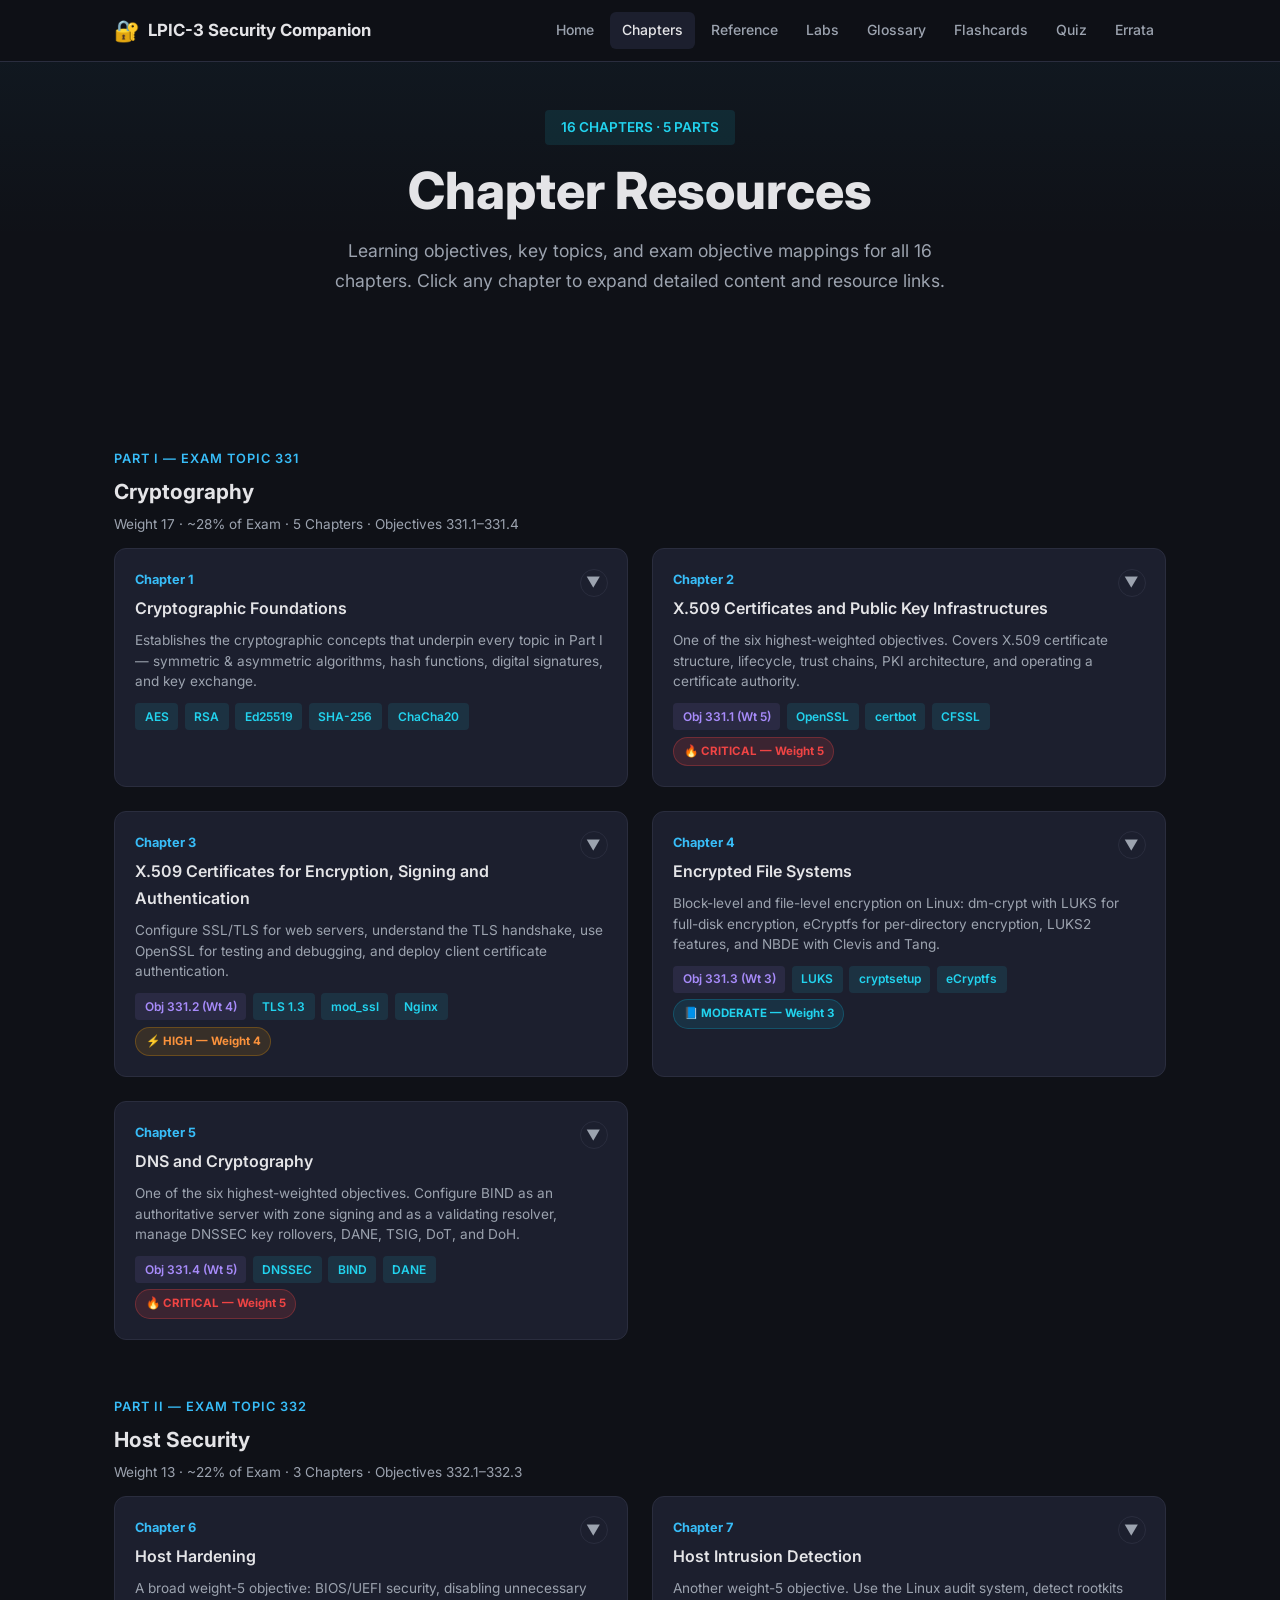
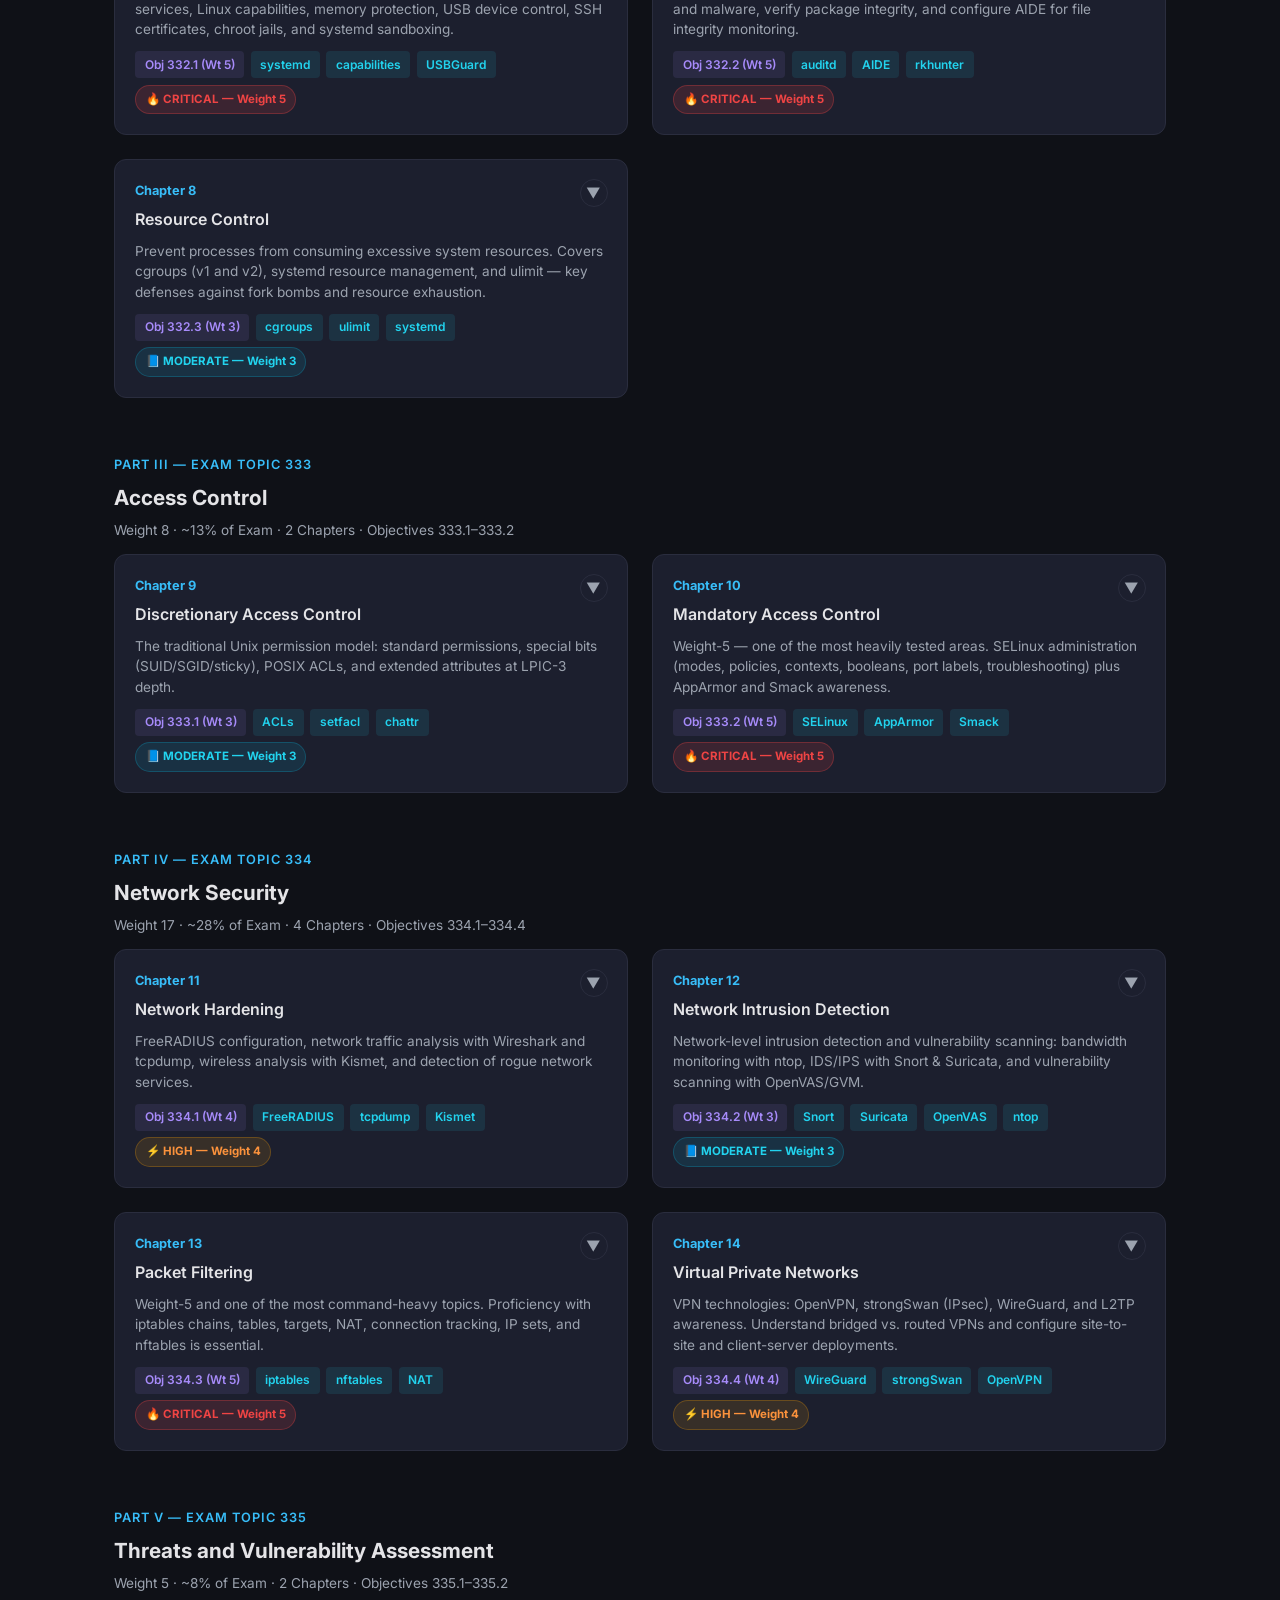
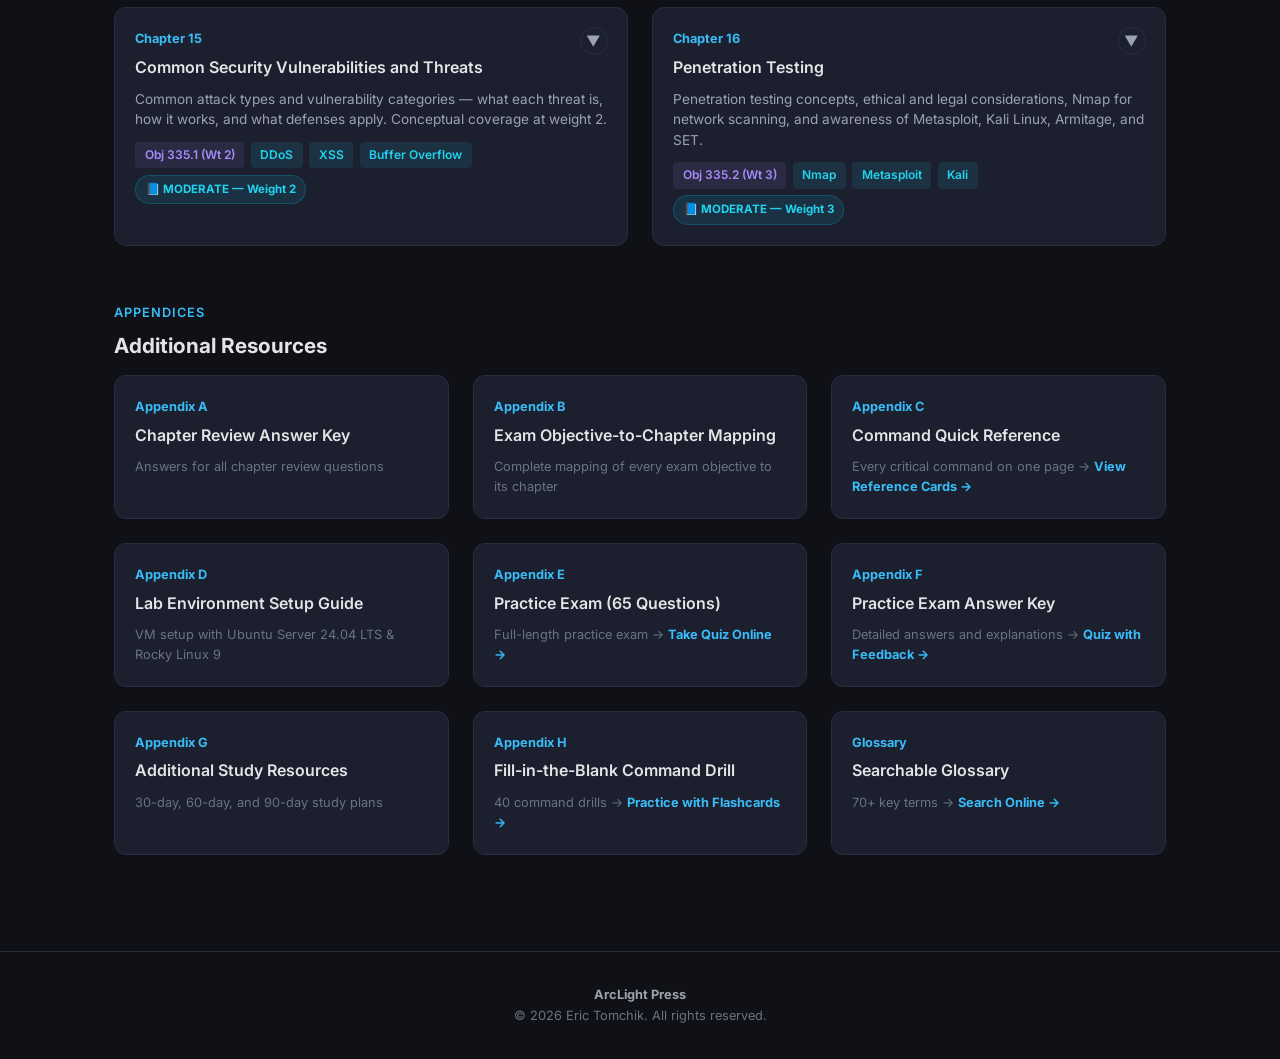
==== commit 18a50ee1: "v9 audit: Lab 12.1 Snort→Suricata, add Lab 13.1 Firewall, Suricata reference/flashcards - Lab 12.1: " ====
--- a/chapters/index.html
+++ b/chapters/index.html
@@ -510,6 +510,7 @@
             <div class="detail-resources">
               <a href="../labs/index.html#lab-7-0" class="resource-link lab" onclick="event.stopPropagation()">🔬 Lab 7.0 — Audit Rules</a>
               <a href="../labs/index.html#lab-7-1" class="resource-link lab" onclick="event.stopPropagation()">🔬 Lab 7.1 — AIDE File Integrity</a>
+              <a href="../labs/index.html#lab-7-2" class="resource-link lab" onclick="event.stopPropagation()">🔬 Lab 7.2 — OpenSCAP Compliance</a>
               <a href="../reference/index.html#host-security" class="resource-link ref" onclick="event.stopPropagation()">📋 Host Security Reference Card</a>
             </div>
           </div>
@@ -695,9 +696,9 @@
         <div class="chapter-toggle">▼</div>
         <div class="chapter-number">Chapter 12</div>
         <div class="chapter-title">Network Intrusion Detection</div>
-        <p class="chapter-summary">Network-level intrusion detection and vulnerability scanning: bandwidth monitoring with ntop, IDS/IPS configuration with Snort, and vulnerability scanning with OpenVAS.</p>
-        <div class="chapter-tags">
-          <span class="tag tag-purple">Obj 334.2 (Wt 3)</span><span class="tag tag-cyan">Snort</span><span class="tag tag-cyan">OpenVAS</span><span class="tag tag-cyan">ntop</span>
+        <p class="chapter-summary">Network-level intrusion detection and vulnerability scanning: bandwidth monitoring with ntop, IDS/IPS with Snort &amp; Suricata, and vulnerability scanning with OpenVAS/GVM.</p>
+        <div class="chapter-tags">
+          <span class="tag tag-purple">Obj 334.2 (Wt 3)</span><span class="tag tag-cyan">Snort</span><span class="tag tag-cyan">Suricata</span><span class="tag tag-cyan">OpenVAS</span><span class="tag tag-cyan">ntop</span>
         </div>
         <span class="weight-badge moderate">📘 MODERATE — Weight 3</span>
         <div class="chapter-detail">
@@ -713,12 +714,14 @@
           <div class="detail-section">
             <div class="detail-label">⌨️ Key Commands &amp; Tools</div>
             <div class="detail-commands">
-              <code>ntopng</code><code>snort</code><code>snort.conf</code><code>openvas-setup</code><code>gvm-start</code><code>nagios</code>
-            </div>
-          </div>
-          <div class="detail-section">
-            <div class="detail-label">🔗 Related Resources</div>
-            <div class="detail-resources">
+              <code>ntopng</code><code>snort</code><code>snort.conf</code><code>suricata</code><code>suricata.yaml</code><code>eve.json</code><code>openvas-setup</code><code>gvm-start</code><code>nagios</code>
+            </div>
+          </div>
+          <div class="detail-section">
+            <div class="detail-label">🔗 Related Resources</div>
+            <div class="detail-resources">
+              <a href="../labs/index.html#lab-12-1" class="resource-link lab" onclick="event.stopPropagation()">🔬 Lab 12.1 — Suricata IDS</a>
+              <a href="../labs/index.html#lab-12-2" class="resource-link lab" onclick="event.stopPropagation()">🔬 Lab 12.2 — OpenVAS / GVM</a>
               <a href="../reference/index.html#scanning" class="resource-link ref" onclick="event.stopPropagation()">📋 Scanning Reference Card</a>
               <a href="../flashcards/index.html" class="resource-link flash" onclick="event.stopPropagation()">🃏 Flashcards — Network Security</a>
             </div>
@@ -758,6 +761,7 @@
           <div class="detail-section">
             <div class="detail-label">🔗 Related Resources</div>
             <div class="detail-resources">
+              <a href="../labs/index.html#lab-13-1" class="resource-link lab" onclick="event.stopPropagation()">🔬 Lab 13.1 — Stateful Firewall</a>
               <a href="../reference/index.html#firewall" class="resource-link ref" onclick="event.stopPropagation()">📋 Firewall &amp; Networking Reference Card</a>
               <a href="../flashcards/index.html" class="resource-link flash" onclick="event.stopPropagation()">🃏 Flashcards — Firewalls</a>
               <a href="../reference/index.html#ports" class="resource-link ref" onclick="event.stopPropagation()">📋 Key Ports Reference</a>
